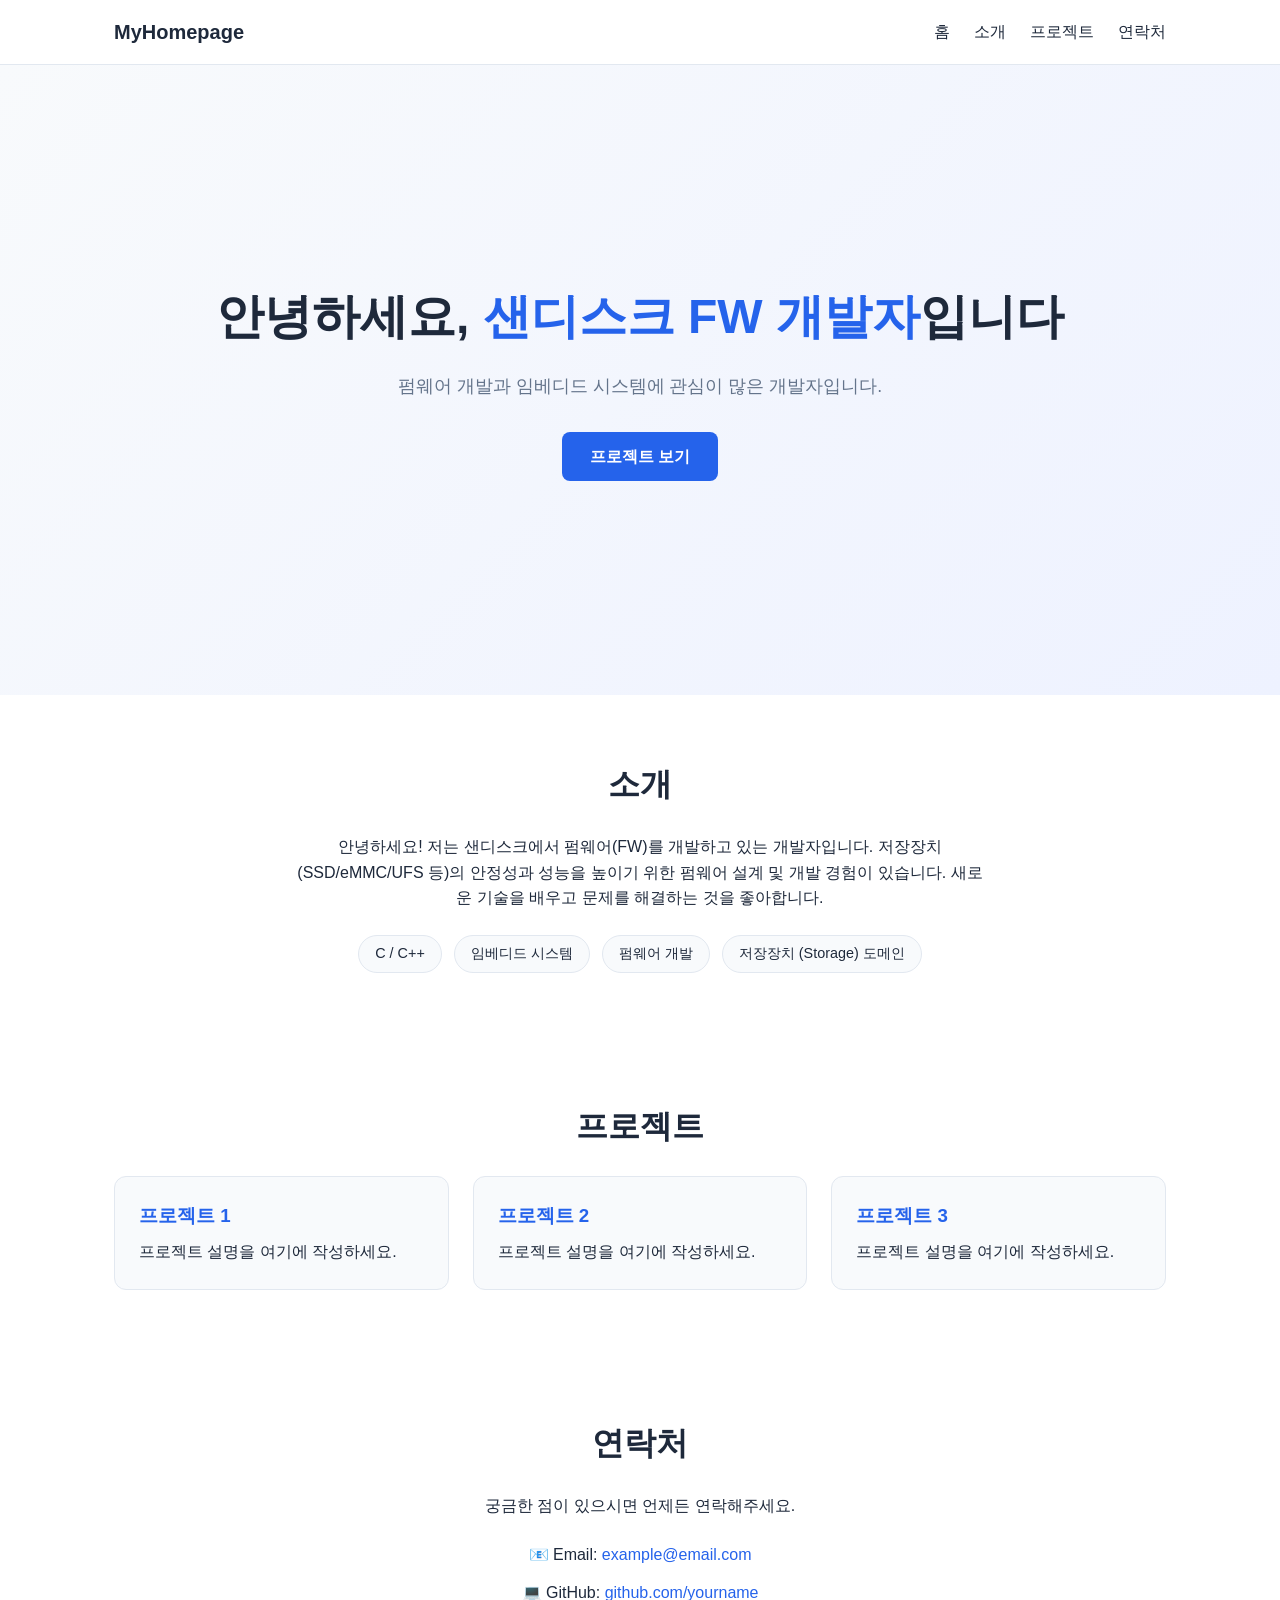
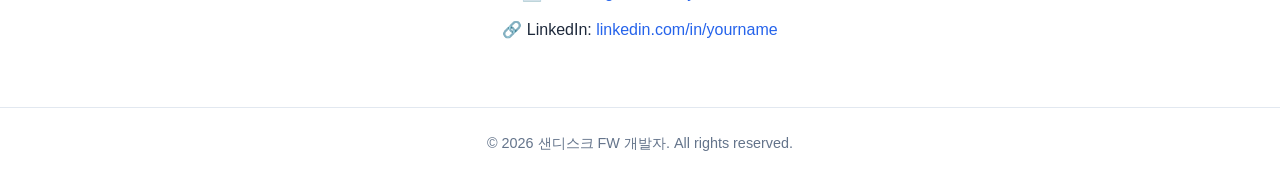
==== index.html @ 04752d1f "feat: 자기소개/포트폴리오/연락처 정적 홈페이지 초안 추가 Co-authored-by: Copilot <223556219+Copilot@users.noreply.github.c" ====
<!DOCTYPE html>
<html lang="ko">
<head>
  <meta charset="UTF-8" />
  <meta name="viewport" content="width=device-width, initial-scale=1.0" />
  <title>샌디스크 FW 개발자 | 나만의 홈페이지</title>
  <link rel="stylesheet" href="css/style.css" />
</head>
<body>
  <header class="header">
    <nav class="navbar">
      <a href="#home" class="logo">MyHomepage</a>
      <ul class="nav-links">
        <li><a href="#home">홈</a></li>
        <li><a href="#about">소개</a></li>
        <li><a href="#projects">프로젝트</a></li>
        <li><a href="#contact">연락처</a></li>
      </ul>
      <button class="menu-toggle" aria-label="메뉴 열기">☰</button>
    </nav>
  </header>

  <main>
    <section id="home" class="hero">
      <div class="hero-content">
        <h1>안녕하세요, <span class="highlight">샌디스크 FW 개발자</span>입니다</h1>
        <p>펌웨어 개발과 임베디드 시스템에 관심이 많은 개발자입니다.</p>
        <a href="#projects" class="btn">프로젝트 보기</a>
      </div>
    </section>

    <section id="about" class="section">
      <h2>소개</h2>
      <div class="about-content">
        <p>
          안녕하세요! 저는 샌디스크에서 펌웨어(FW)를 개발하고 있는 개발자입니다.
          저장장치(SSD/eMMC/UFS 등)의 안정성과 성능을 높이기 위한 펌웨어 설계 및 개발 경험이 있습니다.
          새로운 기술을 배우고 문제를 해결하는 것을 좋아합니다.
        </p>
        <ul class="skills">
          <li>C / C++</li>
          <li>임베디드 시스템</li>
          <li>펌웨어 개발</li>
          <li>저장장치 (Storage) 도메인</li>
        </ul>
      </div>
    </section>

    <section id="projects" class="section">
      <h2>프로젝트</h2>
      <div class="project-grid">
        <div class="project-card">
          <h3>프로젝트 1</h3>
          <p>프로젝트 설명을 여기에 작성하세요.</p>
        </div>
        <div class="project-card">
          <h3>프로젝트 2</h3>
          <p>프로젝트 설명을 여기에 작성하세요.</p>
        </div>
        <div class="project-card">
          <h3>프로젝트 3</h3>
          <p>프로젝트 설명을 여기에 작성하세요.</p>
        </div>
      </div>
    </section>

    <section id="contact" class="section">
      <h2>연락처</h2>
      <div class="contact-content">
        <p>궁금한 점이 있으시면 언제든 연락해주세요.</p>
        <ul class="contact-list">
          <li>📧 Email: <a href="mailto:example@email.com">example@email.com</a></li>
          <li>💻 GitHub: <a href="https://github.com/" target="_blank" rel="noopener">github.com/yourname</a></li>
          <li>🔗 LinkedIn: <a href="https://linkedin.com/" target="_blank" rel="noopener">linkedin.com/in/yourname</a></li>
        </ul>
      </div>
    </section>
  </main>

  <footer class="footer">
    <p>&copy; 2026 샌디스크 FW 개발자. All rights reserved.</p>
  </footer>

  <script src="js/main.js"></script>
</body>
</html>
---- css/style.css ----
:root {
  --color-primary: #2563eb;
  --color-primary-dark: #1e40af;
  --color-bg: #ffffff;
  --color-bg-alt: #f8fafc;
  --color-text: #1e293b;
  --color-text-light: #64748b;
  --max-width: 1100px;
}

* {
  margin: 0;
  padding: 0;
  box-sizing: border-box;
}

body {
  font-family: "Segoe UI", "Malgun Gothic", -apple-system, sans-serif;
  color: var(--color-text);
  background: var(--color-bg);
  line-height: 1.6;
}

a {
  text-decoration: none;
  color: var(--color-primary);
}

ul {
  list-style: none;
}

/* Header / Nav */
.header {
  position: sticky;
  top: 0;
  background: rgba(255, 255, 255, 0.95);
  backdrop-filter: blur(6px);
  border-bottom: 1px solid #e2e8f0;
  z-index: 100;
}

.navbar {
  max-width: var(--max-width);
  margin: 0 auto;
  display: flex;
  align-items: center;
  justify-content: space-between;
  padding: 1rem 1.5rem;
}

.logo {
  font-weight: 700;
  font-size: 1.25rem;
  color: var(--color-text);
}

.nav-links {
  display: flex;
  gap: 1.5rem;
}

.nav-links a {
  color: var(--color-text);
  font-weight: 500;
  transition: color 0.2s;
}

.nav-links a:hover {
  color: var(--color-primary);
}

.menu-toggle {
  display: none;
  background: none;
  border: none;
  font-size: 1.5rem;
  cursor: pointer;
}

/* Hero */
.hero {
  min-height: 70vh;
  display: flex;
  align-items: center;
  justify-content: center;
  text-align: center;
  padding: 3rem 1.5rem;
  background: linear-gradient(135deg, var(--color-bg-alt), #eef2ff);
}

.hero-content h1 {
  font-size: clamp(1.8rem, 5vw, 3rem);
  margin-bottom: 1rem;
}

.highlight {
  color: var(--color-primary);
}

.hero-content p {
  color: var(--color-text-light);
  font-size: 1.1rem;
  margin-bottom: 2rem;
}

.btn {
  display: inline-block;
  background: var(--color-primary);
  color: #fff;
  padding: 0.75rem 1.75rem;
  border-radius: 8px;
  font-weight: 600;
  transition: background 0.2s, transform 0.2s;
}

.btn:hover {
  background: var(--color-primary-dark);
  transform: translateY(-2px);
}

/* Sections */
.section {
  max-width: var(--max-width);
  margin: 0 auto;
  padding: 4rem 1.5rem;
}

.section h2 {
  font-size: 2rem;
  margin-bottom: 1.5rem;
  text-align: center;
}

.about-content {
  max-width: 700px;
  margin: 0 auto;
  text-align: center;
}

.skills {
  display: flex;
  flex-wrap: wrap;
  justify-content: center;
  gap: 0.75rem;
  margin-top: 1.5rem;
}

.skills li {
  background: var(--color-bg-alt);
  border: 1px solid #e2e8f0;
  padding: 0.4rem 1rem;
  border-radius: 999px;
  font-size: 0.9rem;
}

.project-grid {
  display: grid;
  grid-template-columns: repeat(auto-fit, minmax(250px, 1fr));
  gap: 1.5rem;
}

.project-card {
  background: var(--color-bg-alt);
  border: 1px solid #e2e8f0;
  border-radius: 12px;
  padding: 1.5rem;
  transition: transform 0.2s, box-shadow 0.2s;
}

.project-card:hover {
  transform: translateY(-4px);
  box-shadow: 0 10px 20px rgba(0, 0, 0, 0.08);
}

.project-card h3 {
  margin-bottom: 0.5rem;
  color: var(--color-primary);
}

.contact-content {
  text-align: center;
}

.contact-list {
  margin-top: 1.5rem;
  display: flex;
  flex-direction: column;
  gap: 0.75rem;
  align-items: center;
}

/* Footer */
.footer {
  text-align: center;
  padding: 1.5rem;
  color: var(--color-text-light);
  border-top: 1px solid #e2e8f0;
  font-size: 0.9rem;
}

/* Responsive */
@media (max-width: 640px) {
  .menu-toggle {
    display: block;
  }

  .nav-links {
    position: absolute;
    top: 100%;
    left: 0;
    right: 0;
    background: #fff;
    flex-direction: column;
    padding: 1rem 1.5rem;
    display: none;
    border-bottom: 1px solid #e2e8f0;
  }

  .nav-links.open {
    display: flex;
  }
}
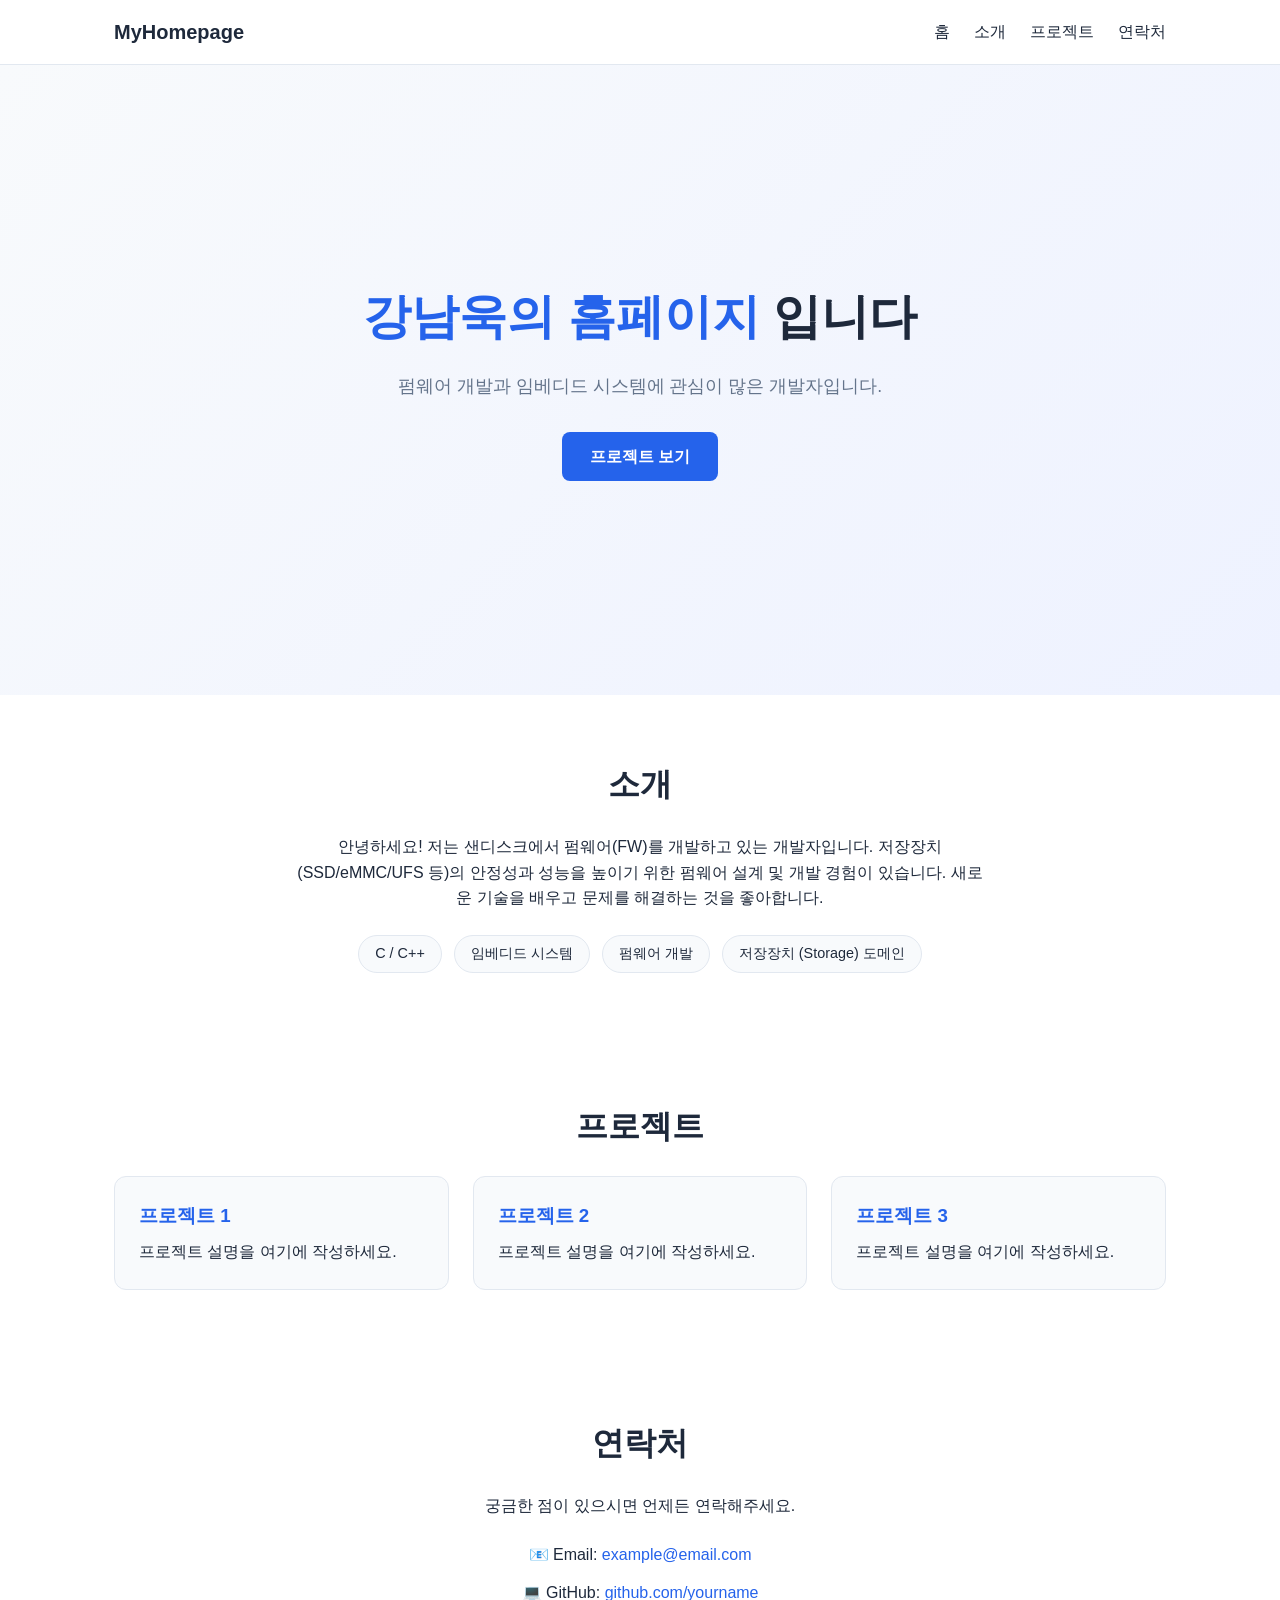
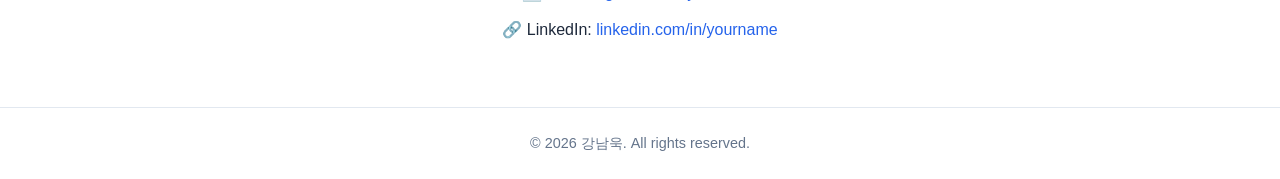
==== commit bd14ab2b: "chore: 대문/footer 문구를 강남욱의 홈페이지로 변경 Co-authored-by: Copilot <223556219+Copilot@users.noreply.github.c" ====
--- a/index.html
+++ b/index.html
@@ -3,7 +3,7 @@
 <head>
   <meta charset="UTF-8" />
   <meta name="viewport" content="width=device-width, initial-scale=1.0" />
-  <title>샌디스크 FW 개발자 | 나만의 홈페이지</title>
+  <title>강남욱의 홈페이지 입니다</title>
   <link rel="stylesheet" href="css/style.css" />
 </head>
 <body>
@@ -23,7 +23,7 @@
   <main>
     <section id="home" class="hero">
       <div class="hero-content">
-        <h1>안녕하세요, <span class="highlight">샌디스크 FW 개발자</span>입니다</h1>
+        <h1><span class="highlight">강남욱의 홈페이지</span> 입니다</h1>
         <p>펌웨어 개발과 임베디드 시스템에 관심이 많은 개발자입니다.</p>
         <a href="#projects" class="btn">프로젝트 보기</a>
       </div>
@@ -78,7 +78,7 @@
   </main>
 
   <footer class="footer">
-    <p>&copy; 2026 샌디스크 FW 개발자. All rights reserved.</p>
+    <p>&copy; 2026 강남욱. All rights reserved.</p>
   </footer>
 
   <script src="js/main.js"></script>
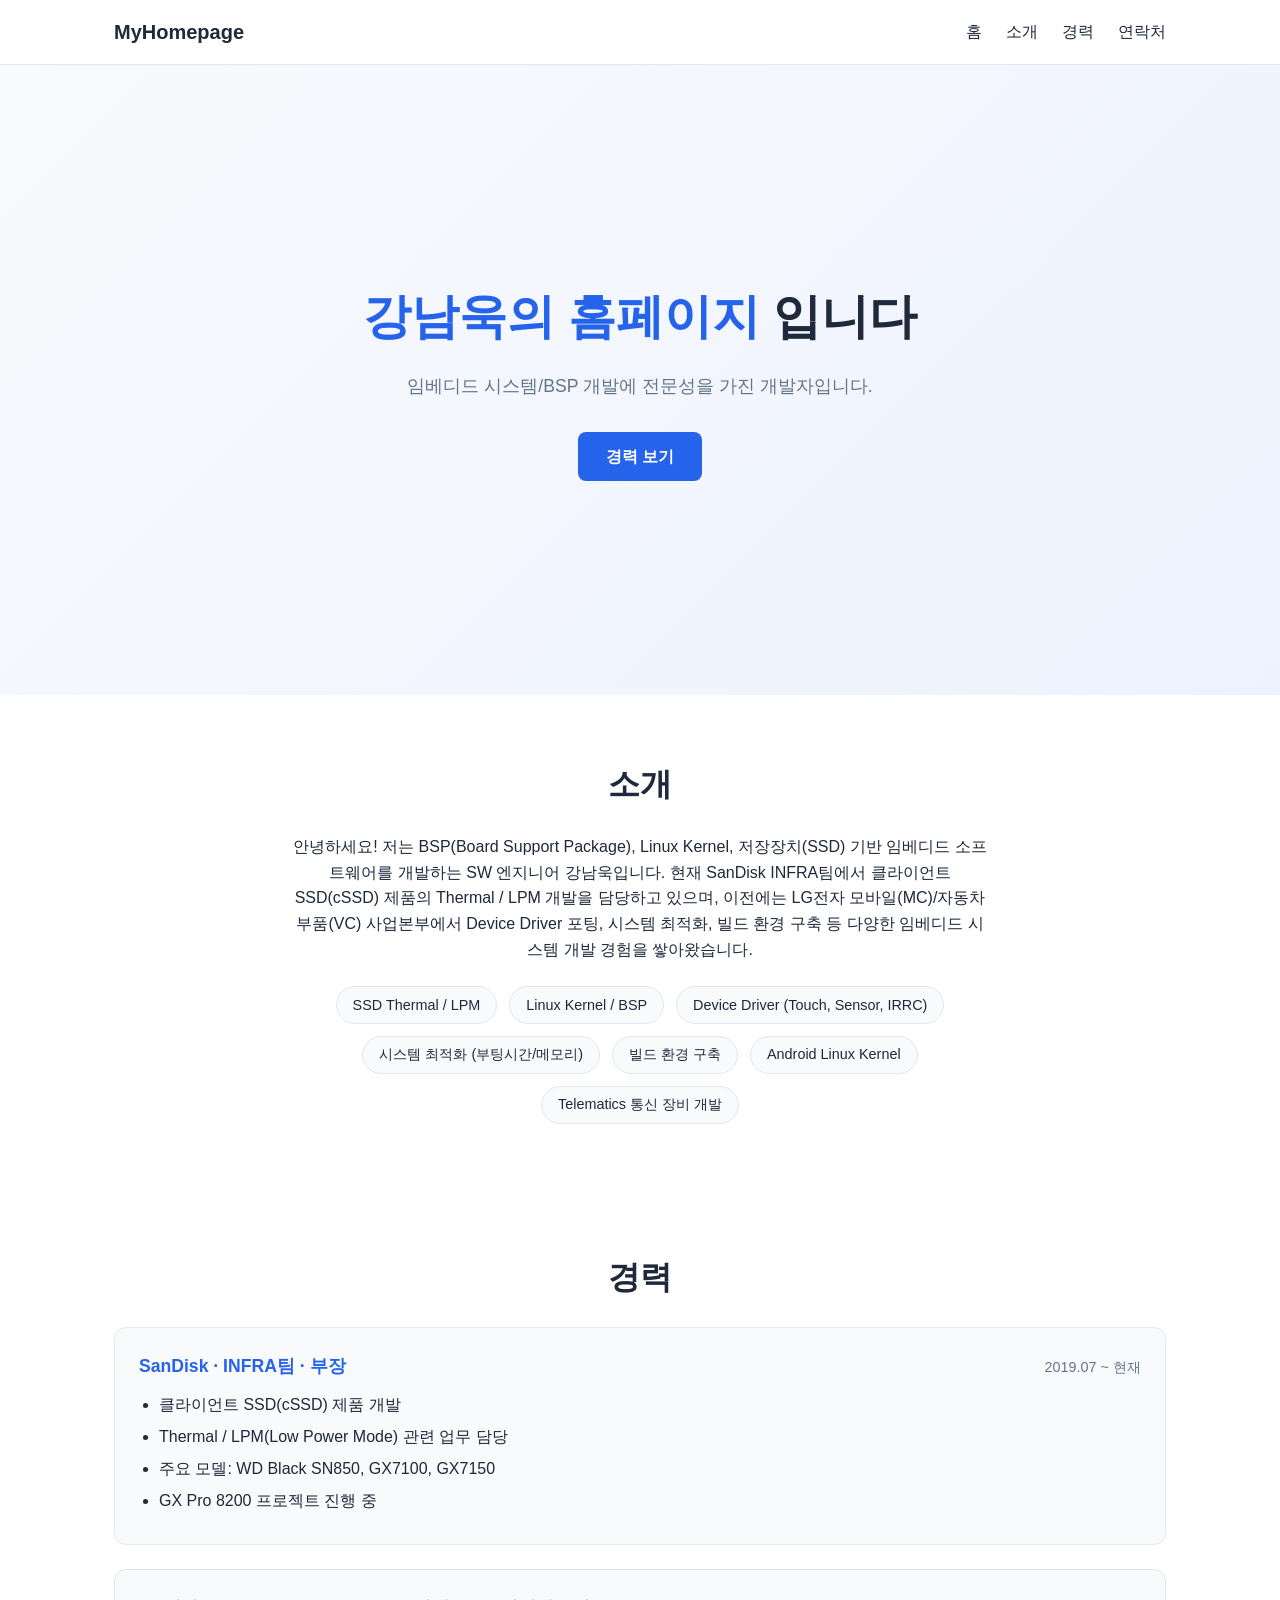
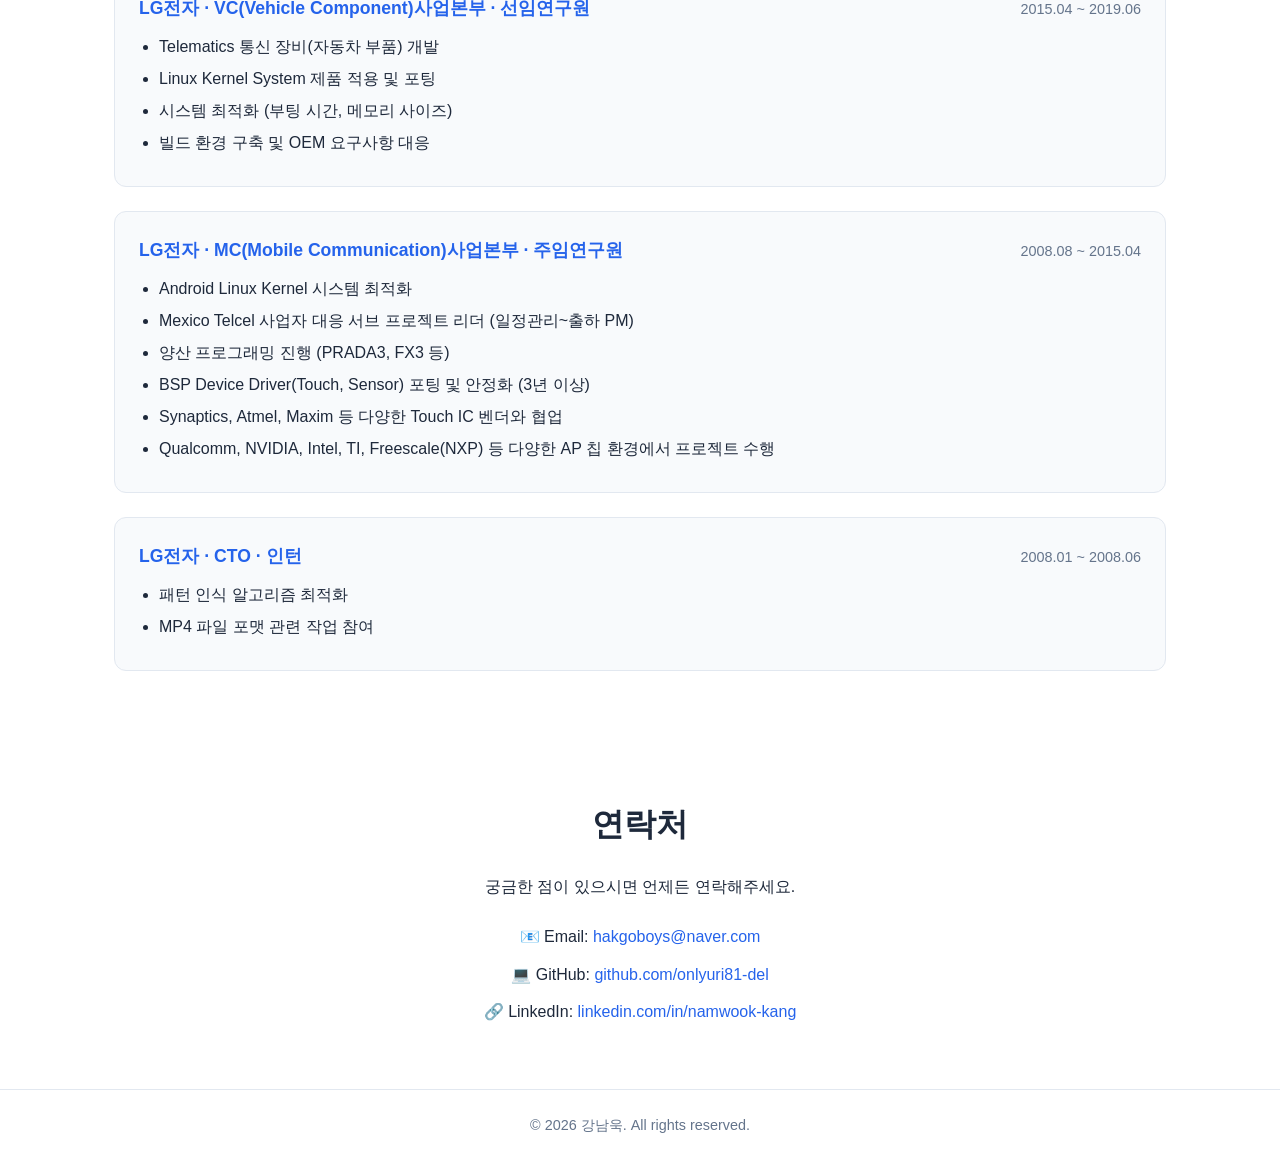
==== commit 496a0177: "feat: 이력서 기반 경력/소개/연락처 내용 반영 Co-authored-by: Copilot <223556219+Copilot@users.noreply.github.com>" ====
--- a/index.html
+++ b/index.html
@@ -13,7 +13,7 @@
       <ul class="nav-links">
         <li><a href="#home">홈</a></li>
         <li><a href="#about">소개</a></li>
-        <li><a href="#projects">프로젝트</a></li>
+        <li><a href="#career">경력</a></li>
         <li><a href="#contact">연락처</a></li>
       </ul>
       <button class="menu-toggle" aria-label="메뉴 열기">☰</button>
@@ -24,8 +24,8 @@
     <section id="home" class="hero">
       <div class="hero-content">
         <h1><span class="highlight">강남욱의 홈페이지</span> 입니다</h1>
-        <p>펌웨어 개발과 임베디드 시스템에 관심이 많은 개발자입니다.</p>
-        <a href="#projects" class="btn">프로젝트 보기</a>
+        <p>임베디드 시스템/BSP 개발에 전문성을 가진 개발자입니다.</p>
+        <a href="#career" class="btn">경력 보기</a>
       </div>
     </section>
 
@@ -33,33 +33,73 @@
       <h2>소개</h2>
       <div class="about-content">
         <p>
-          안녕하세요! 저는 샌디스크에서 펌웨어(FW)를 개발하고 있는 개발자입니다.
-          저장장치(SSD/eMMC/UFS 등)의 안정성과 성능을 높이기 위한 펌웨어 설계 및 개발 경험이 있습니다.
-          새로운 기술을 배우고 문제를 해결하는 것을 좋아합니다.
+          안녕하세요! 저는 BSP(Board Support Package), Linux Kernel, 저장장치(SSD) 기반 임베디드 소프트웨어를 개발하는
+          SW 엔지니어 강남욱입니다. 현재 SanDisk INFRA팀에서 클라이언트 SSD(cSSD) 제품의 Thermal / LPM 개발을 담당하고 있으며,
+          이전에는 LG전자 모바일(MC)/자동차부품(VC) 사업본부에서 Device Driver 포팅, 시스템 최적화, 빌드 환경 구축 등
+          다양한 임베디드 시스템 개발 경험을 쌓아왔습니다.
         </p>
         <ul class="skills">
-          <li>C / C++</li>
-          <li>임베디드 시스템</li>
-          <li>펌웨어 개발</li>
-          <li>저장장치 (Storage) 도메인</li>
+          <li>SSD Thermal / LPM</li>
+          <li>Linux Kernel / BSP</li>
+          <li>Device Driver (Touch, Sensor, IRRC)</li>
+          <li>시스템 최적화 (부팅시간/메모리)</li>
+          <li>빌드 환경 구축</li>
+          <li>Android Linux Kernel</li>
+          <li>Telematics 통신 장비 개발</li>
         </ul>
       </div>
     </section>
 
-    <section id="projects" class="section">
-      <h2>프로젝트</h2>
-      <div class="project-grid">
-        <div class="project-card">
-          <h3>프로젝트 1</h3>
-          <p>프로젝트 설명을 여기에 작성하세요.</p>
+    <section id="career" class="section">
+      <h2>경력</h2>
+      <div class="career-list">
+        <div class="career-item">
+          <div class="career-header">
+            <h3>SanDisk · INFRA팀 · 부장</h3>
+            <span class="career-period">2019.07 ~ 현재</span>
+          </div>
+          <ul>
+            <li>클라이언트 SSD(cSSD) 제품 개발</li>
+            <li>Thermal / LPM(Low Power Mode) 관련 업무 담당</li>
+            <li>주요 모델: WD Black SN850, GX7100, GX7150</li>
+            <li>GX Pro 8200 프로젝트 진행 중</li>
+          </ul>
         </div>
-        <div class="project-card">
-          <h3>프로젝트 2</h3>
-          <p>프로젝트 설명을 여기에 작성하세요.</p>
+        <div class="career-item">
+          <div class="career-header">
+            <h3>LG전자 · VC(Vehicle Component)사업본부 · 선임연구원</h3>
+            <span class="career-period">2015.04 ~ 2019.06</span>
+          </div>
+          <ul>
+            <li>Telematics 통신 장비(자동차 부품) 개발</li>
+            <li>Linux Kernel System 제품 적용 및 포팅</li>
+            <li>시스템 최적화 (부팅 시간, 메모리 사이즈)</li>
+            <li>빌드 환경 구축 및 OEM 요구사항 대응</li>
+          </ul>
         </div>
-        <div class="project-card">
-          <h3>프로젝트 3</h3>
-          <p>프로젝트 설명을 여기에 작성하세요.</p>
+        <div class="career-item">
+          <div class="career-header">
+            <h3>LG전자 · MC(Mobile Communication)사업본부 · 주임연구원</h3>
+            <span class="career-period">2008.08 ~ 2015.04</span>
+          </div>
+          <ul>
+            <li>Android Linux Kernel 시스템 최적화</li>
+            <li>Mexico Telcel 사업자 대응 서브 프로젝트 리더 (일정관리~출하 PM)</li>
+            <li>양산 프로그래밍 진행 (PRADA3, FX3 등)</li>
+            <li>BSP Device Driver(Touch, Sensor) 포팅 및 안정화 (3년 이상)</li>
+            <li>Synaptics, Atmel, Maxim 등 다양한 Touch IC 벤더와 협업</li>
+            <li>Qualcomm, NVIDIA, Intel, TI, Freescale(NXP) 등 다양한 AP 칩 환경에서 프로젝트 수행</li>
+          </ul>
+        </div>
+        <div class="career-item">
+          <div class="career-header">
+            <h3>LG전자 · CTO · 인턴</h3>
+            <span class="career-period">2008.01 ~ 2008.06</span>
+          </div>
+          <ul>
+            <li>패턴 인식 알고리즘 최적화</li>
+            <li>MP4 파일 포맷 관련 작업 참여</li>
+          </ul>
         </div>
       </div>
     </section>
@@ -69,9 +109,9 @@
       <div class="contact-content">
         <p>궁금한 점이 있으시면 언제든 연락해주세요.</p>
         <ul class="contact-list">
-          <li>📧 Email: <a href="mailto:example@email.com">example@email.com</a></li>
-          <li>💻 GitHub: <a href="https://github.com/" target="_blank" rel="noopener">github.com/yourname</a></li>
-          <li>🔗 LinkedIn: <a href="https://linkedin.com/" target="_blank" rel="noopener">linkedin.com/in/yourname</a></li>
+          <li>📧 Email: <a href="mailto:hakgoboys@naver.com">hakgoboys@naver.com</a></li>
+          <li>💻 GitHub: <a href="https://github.com/onlyuri81-del" target="_blank" rel="noopener">github.com/onlyuri81-del</a></li>
+          <li>🔗 LinkedIn: <a href="https://www.linkedin.com/in/namwook-kang-7540b5113/" target="_blank" rel="noopener">linkedin.com/in/namwook-kang</a></li>
         </ul>
       </div>
     </section>
--- a/css/style.css
+++ b/css/style.css
@@ -178,11 +178,52 @@
   color: var(--color-primary);
 }
 
+/* Career */
+.career-list {
+  display: flex;
+  flex-direction: column;
+  gap: 1.5rem;
+}
+
+.career-item {
+  background: var(--color-bg-alt);
+  border: 1px solid #e2e8f0;
+  border-radius: 12px;
+  padding: 1.5rem;
+}
+
+.career-header {
+  display: flex;
+  flex-wrap: wrap;
+  justify-content: space-between;
+  align-items: baseline;
+  gap: 0.5rem;
+  margin-bottom: 0.75rem;
+}
+
+.career-header h3 {
+  color: var(--color-primary);
+  font-size: 1.1rem;
+}
+
+.career-period {
+  color: var(--color-text-light);
+  font-size: 0.9rem;
+  white-space: nowrap;
+}
+
+.career-item ul {
+  padding-left: 1.25rem;
+  list-style: disc;
+}
+
+.career-item li {
+  margin-bottom: 0.4rem;
+}
+
 .contact-content {
   text-align: center;
-}
-
-.contact-list {
+}.contact-list {
   margin-top: 1.5rem;
   display: flex;
   flex-direction: column;
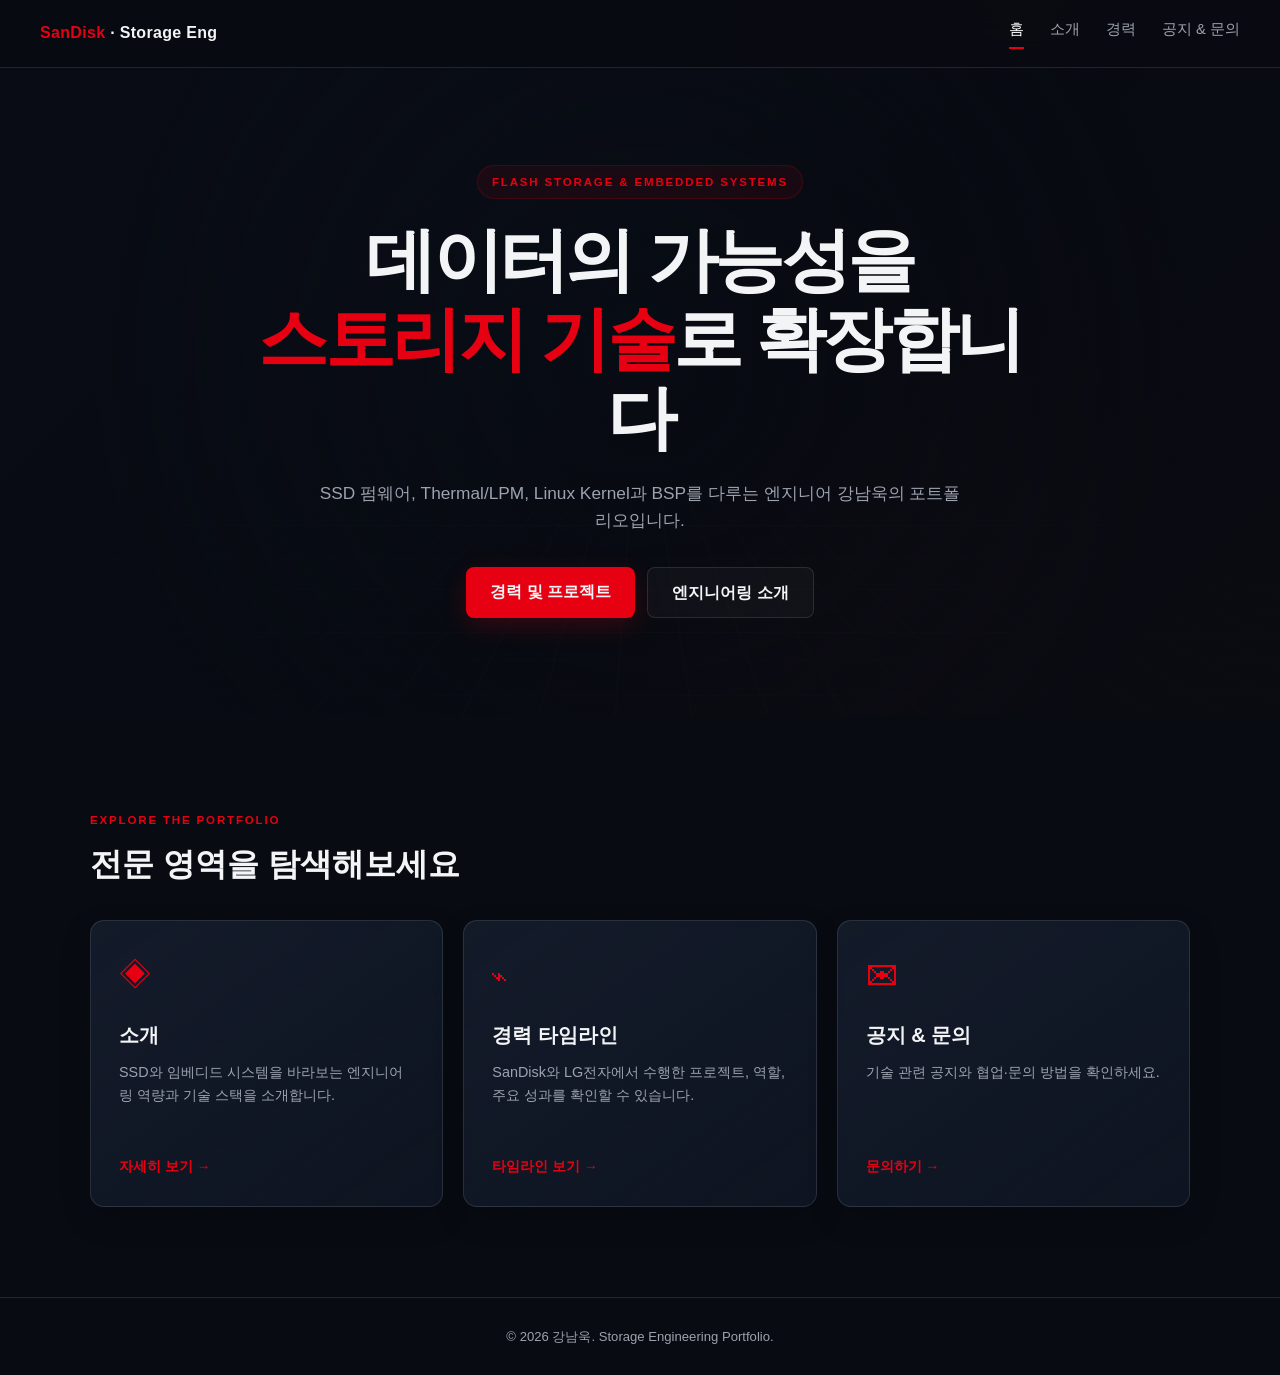
==== commit b338cc85: "feat: SSD 테마 멀티 페이지 포트폴리오로 개편 Co-authored-by: Copilot <223556219+Copilot@users.noreply.github.com>" ====
--- a/index.html
+++ b/index.html
@@ -3,124 +3,66 @@
 <head>
   <meta charset="UTF-8" />
   <meta name="viewport" content="width=device-width, initial-scale=1.0" />
-  <title>강남욱의 홈페이지 입니다</title>
+  <meta name="description" content="강남욱의 SSD, 펌웨어 및 임베디드 소프트웨어 엔지니어링 포트폴리오" />
+  <title>강남욱 | Storage Engineering Portfolio</title>
   <link rel="stylesheet" href="css/style.css" />
 </head>
-<body>
-  <header class="header">
-    <nav class="navbar">
-      <a href="#home" class="logo">MyHomepage</a>
-      <ul class="nav-links">
-        <li><a href="#home">홈</a></li>
-        <li><a href="#about">소개</a></li>
-        <li><a href="#career">경력</a></li>
-        <li><a href="#contact">연락처</a></li>
-      </ul>
-      <button class="menu-toggle" aria-label="메뉴 열기">☰</button>
+<body class="tech-theme">
+  <header class="navbar">
+    <a class="logo" href="index.html"><span class="brand-accent">SanDisk</span> · Storage Eng</a>
+    <button class="menu-toggle" aria-label="메뉴 열기">☰</button>
+    <nav class="nav-links">
+      <a class="active" href="index.html">홈</a>
+      <a href="about.html">소개</a>
+      <a href="career.html">경력</a>
+      <a href="board.html">공지 &amp; 문의</a>
     </nav>
   </header>
 
   <main>
-    <section id="home" class="hero">
+    <section class="hero-section">
+      <div class="hero-grid"></div>
+      <div class="hero-overlay"></div>
       <div class="hero-content">
-        <h1><span class="highlight">강남욱의 홈페이지</span> 입니다</h1>
-        <p>임베디드 시스템/BSP 개발에 전문성을 가진 개발자입니다.</p>
-        <a href="#career" class="btn">경력 보기</a>
-      </div>
-    </section>
-
-    <section id="about" class="section">
-      <h2>소개</h2>
-      <div class="about-content">
-        <p>
-          안녕하세요! 저는 BSP(Board Support Package), Linux Kernel, 저장장치(SSD) 기반 임베디드 소프트웨어를 개발하는
-          SW 엔지니어 강남욱입니다. 현재 SanDisk INFRA팀에서 클라이언트 SSD(cSSD) 제품의 Thermal / LPM 개발을 담당하고 있으며,
-          이전에는 LG전자 모바일(MC)/자동차부품(VC) 사업본부에서 Device Driver 포팅, 시스템 최적화, 빌드 환경 구축 등
-          다양한 임베디드 시스템 개발 경험을 쌓아왔습니다.
-        </p>
-        <ul class="skills">
-          <li>SSD Thermal / LPM</li>
-          <li>Linux Kernel / BSP</li>
-          <li>Device Driver (Touch, Sensor, IRRC)</li>
-          <li>시스템 최적화 (부팅시간/메모리)</li>
-          <li>빌드 환경 구축</li>
-          <li>Android Linux Kernel</li>
-          <li>Telematics 통신 장비 개발</li>
-        </ul>
-      </div>
-    </section>
-
-    <section id="career" class="section">
-      <h2>경력</h2>
-      <div class="career-list">
-        <div class="career-item">
-          <div class="career-header">
-            <h3>SanDisk · INFRA팀 · 부장</h3>
-            <span class="career-period">2019.07 ~ 현재</span>
-          </div>
-          <ul>
-            <li>클라이언트 SSD(cSSD) 제품 개발</li>
-            <li>Thermal / LPM(Low Power Mode) 관련 업무 담당</li>
-            <li>주요 모델: WD Black SN850, GX7100, GX7150</li>
-            <li>GX Pro 8200 프로젝트 진행 중</li>
-          </ul>
-        </div>
-        <div class="career-item">
-          <div class="career-header">
-            <h3>LG전자 · VC(Vehicle Component)사업본부 · 선임연구원</h3>
-            <span class="career-period">2015.04 ~ 2019.06</span>
-          </div>
-          <ul>
-            <li>Telematics 통신 장비(자동차 부품) 개발</li>
-            <li>Linux Kernel System 제품 적용 및 포팅</li>
-            <li>시스템 최적화 (부팅 시간, 메모리 사이즈)</li>
-            <li>빌드 환경 구축 및 OEM 요구사항 대응</li>
-          </ul>
-        </div>
-        <div class="career-item">
-          <div class="career-header">
-            <h3>LG전자 · MC(Mobile Communication)사업본부 · 주임연구원</h3>
-            <span class="career-period">2008.08 ~ 2015.04</span>
-          </div>
-          <ul>
-            <li>Android Linux Kernel 시스템 최적화</li>
-            <li>Mexico Telcel 사업자 대응 서브 프로젝트 리더 (일정관리~출하 PM)</li>
-            <li>양산 프로그래밍 진행 (PRADA3, FX3 등)</li>
-            <li>BSP Device Driver(Touch, Sensor) 포팅 및 안정화 (3년 이상)</li>
-            <li>Synaptics, Atmel, Maxim 등 다양한 Touch IC 벤더와 협업</li>
-            <li>Qualcomm, NVIDIA, Intel, TI, Freescale(NXP) 등 다양한 AP 칩 환경에서 프로젝트 수행</li>
-          </ul>
-        </div>
-        <div class="career-item">
-          <div class="career-header">
-            <h3>LG전자 · CTO · 인턴</h3>
-            <span class="career-period">2008.01 ~ 2008.06</span>
-          </div>
-          <ul>
-            <li>패턴 인식 알고리즘 최적화</li>
-            <li>MP4 파일 포맷 관련 작업 참여</li>
-          </ul>
+        <span class="badge-tag">FLASH STORAGE &amp; EMBEDDED SYSTEMS</span>
+        <h1>데이터의 가능성을<br /><span class="brand-accent">스토리지 기술</span>로 확장합니다</h1>
+        <p>SSD 펌웨어, Thermal/LPM, Linux Kernel과 BSP를 다루는 엔지니어 강남욱의 포트폴리오입니다.</p>
+        <div class="hero-buttons">
+          <a href="career.html" class="btn btn-primary">경력 및 프로젝트</a>
+          <a href="about.html" class="btn btn-secondary">엔지니어링 소개</a>
         </div>
       </div>
     </section>
 
-    <section id="contact" class="section">
-      <h2>연락처</h2>
-      <div class="contact-content">
-        <p>궁금한 점이 있으시면 언제든 연락해주세요.</p>
-        <ul class="contact-list">
-          <li>📧 Email: <a href="mailto:hakgoboys@naver.com">hakgoboys@naver.com</a></li>
-          <li>💻 GitHub: <a href="https://github.com/onlyuri81-del" target="_blank" rel="noopener">github.com/onlyuri81-del</a></li>
-          <li>🔗 LinkedIn: <a href="https://www.linkedin.com/in/namwook-kang-7540b5113/" target="_blank" rel="noopener">linkedin.com/in/namwook-kang</a></li>
-        </ul>
+    <section class="portal-section">
+      <div class="container">
+        <span class="eyebrow">EXPLORE THE PORTFOLIO</span>
+        <h2>전문 영역을 탐색해보세요</h2>
+        <div class="portal-grid">
+          <a href="about.html" class="portal-card">
+            <span class="card-icon">◈</span>
+            <h3>소개</h3>
+            <p>SSD와 임베디드 시스템을 바라보는 엔지니어링 역량과 기술 스택을 소개합니다.</p>
+            <span class="link-arrow">자세히 보기 →</span>
+          </a>
+          <a href="career.html" class="portal-card">
+            <span class="card-icon">⌁</span>
+            <h3>경력 타임라인</h3>
+            <p>SanDisk와 LG전자에서 수행한 프로젝트, 역할, 주요 성과를 확인할 수 있습니다.</p>
+            <span class="link-arrow">타임라인 보기 →</span>
+          </a>
+          <a href="board.html" class="portal-card">
+            <span class="card-icon">✉</span>
+            <h3>공지 &amp; 문의</h3>
+            <p>기술 관련 공지와 협업·문의 방법을 확인하세요.</p>
+            <span class="link-arrow">문의하기 →</span>
+          </a>
+        </div>
       </div>
     </section>
   </main>
 
-  <footer class="footer">
-    <p>&copy; 2026 강남욱. All rights reserved.</p>
-  </footer>
-
+  <footer class="site-footer"><p>&copy; 2026 강남욱. Storage Engineering Portfolio.</p></footer>
   <script src="js/main.js"></script>
 </body>
 </html>
--- a/css/style.css
+++ b/css/style.css
@@ -1,264 +1,25 @@
-:root {
-  --color-primary: #2563eb;
-  --color-primary-dark: #1e40af;
-  --color-bg: #ffffff;
-  --color-bg-alt: #f8fafc;
-  --color-text: #1e293b;
-  --color-text-light: #64748b;
-  --max-width: 1100px;
-}
-
-* {
-  margin: 0;
-  padding: 0;
-  box-sizing: border-box;
-}
-
-body {
-  font-family: "Segoe UI", "Malgun Gothic", -apple-system, sans-serif;
-  color: var(--color-text);
-  background: var(--color-bg);
-  line-height: 1.6;
-}
-
-a {
-  text-decoration: none;
-  color: var(--color-primary);
-}
-
-ul {
-  list-style: none;
-}
-
-/* Header / Nav */
-.header {
-  position: sticky;
-  top: 0;
-  background: rgba(255, 255, 255, 0.95);
-  backdrop-filter: blur(6px);
-  border-bottom: 1px solid #e2e8f0;
-  z-index: 100;
-}
-
-.navbar {
-  max-width: var(--max-width);
-  margin: 0 auto;
-  display: flex;
-  align-items: center;
-  justify-content: space-between;
-  padding: 1rem 1.5rem;
-}
-
-.logo {
-  font-weight: 700;
-  font-size: 1.25rem;
-  color: var(--color-text);
-}
-
-.nav-links {
-  display: flex;
-  gap: 1.5rem;
-}
-
-.nav-links a {
-  color: var(--color-text);
-  font-weight: 500;
-  transition: color 0.2s;
-}
-
-.nav-links a:hover {
-  color: var(--color-primary);
-}
-
-.menu-toggle {
-  display: none;
-  background: none;
-  border: none;
-  font-size: 1.5rem;
-  cursor: pointer;
-}
-
-/* Hero */
-.hero {
-  min-height: 70vh;
-  display: flex;
-  align-items: center;
-  justify-content: center;
-  text-align: center;
-  padding: 3rem 1.5rem;
-  background: linear-gradient(135deg, var(--color-bg-alt), #eef2ff);
-}
-
-.hero-content h1 {
-  font-size: clamp(1.8rem, 5vw, 3rem);
-  margin-bottom: 1rem;
-}
-
-.highlight {
-  color: var(--color-primary);
-}
-
-.hero-content p {
-  color: var(--color-text-light);
-  font-size: 1.1rem;
-  margin-bottom: 2rem;
-}
-
-.btn {
-  display: inline-block;
-  background: var(--color-primary);
-  color: #fff;
-  padding: 0.75rem 1.75rem;
-  border-radius: 8px;
-  font-weight: 600;
-  transition: background 0.2s, transform 0.2s;
-}
-
-.btn:hover {
-  background: var(--color-primary-dark);
-  transform: translateY(-2px);
-}
-
-/* Sections */
-.section {
-  max-width: var(--max-width);
-  margin: 0 auto;
-  padding: 4rem 1.5rem;
-}
-
-.section h2 {
-  font-size: 2rem;
-  margin-bottom: 1.5rem;
-  text-align: center;
-}
-
-.about-content {
-  max-width: 700px;
-  margin: 0 auto;
-  text-align: center;
-}
-
-.skills {
-  display: flex;
-  flex-wrap: wrap;
-  justify-content: center;
-  gap: 0.75rem;
-  margin-top: 1.5rem;
-}
-
-.skills li {
-  background: var(--color-bg-alt);
-  border: 1px solid #e2e8f0;
-  padding: 0.4rem 1rem;
-  border-radius: 999px;
-  font-size: 0.9rem;
-}
-
-.project-grid {
-  display: grid;
-  grid-template-columns: repeat(auto-fit, minmax(250px, 1fr));
-  gap: 1.5rem;
-}
-
-.project-card {
-  background: var(--color-bg-alt);
-  border: 1px solid #e2e8f0;
-  border-radius: 12px;
-  padding: 1.5rem;
-  transition: transform 0.2s, box-shadow 0.2s;
-}
-
-.project-card:hover {
-  transform: translateY(-4px);
-  box-shadow: 0 10px 20px rgba(0, 0, 0, 0.08);
-}
-
-.project-card h3 {
-  margin-bottom: 0.5rem;
-  color: var(--color-primary);
-}
-
-/* Career */
-.career-list {
-  display: flex;
-  flex-direction: column;
-  gap: 1.5rem;
-}
-
-.career-item {
-  background: var(--color-bg-alt);
-  border: 1px solid #e2e8f0;
-  border-radius: 12px;
-  padding: 1.5rem;
-}
-
-.career-header {
-  display: flex;
-  flex-wrap: wrap;
-  justify-content: space-between;
-  align-items: baseline;
-  gap: 0.5rem;
-  margin-bottom: 0.75rem;
-}
-
-.career-header h3 {
-  color: var(--color-primary);
-  font-size: 1.1rem;
-}
-
-.career-period {
-  color: var(--color-text-light);
-  font-size: 0.9rem;
-  white-space: nowrap;
-}
-
-.career-item ul {
-  padding-left: 1.25rem;
-  list-style: disc;
-}
-
-.career-item li {
-  margin-bottom: 0.4rem;
-}
-
-.contact-content {
-  text-align: center;
-}.contact-list {
-  margin-top: 1.5rem;
-  display: flex;
-  flex-direction: column;
-  gap: 0.75rem;
-  align-items: center;
-}
-
-/* Footer */
-.footer {
-  text-align: center;
-  padding: 1.5rem;
-  color: var(--color-text-light);
-  border-top: 1px solid #e2e8f0;
-  font-size: 0.9rem;
-}
-
-/* Responsive */
-@media (max-width: 640px) {
-  .menu-toggle {
-    display: block;
-  }
-
-  .nav-links {
-    position: absolute;
-    top: 100%;
-    left: 0;
-    right: 0;
-    background: #fff;
-    flex-direction: column;
-    padding: 1rem 1.5rem;
-    display: none;
-    border-bottom: 1px solid #e2e8f0;
-  }
-
-  .nav-links.open {
-    display: flex;
-  }
-}
+:root{--bg:#080b12;--panel:#111827;--panel-soft:#151d2d;--red:#e60012;--red-soft:rgba(230,0,18,.2);--text:#f3f4f6;--muted:#9ca3af;--line:rgba(255,255,255,.11);--max:1100px}
+*{box-sizing:border-box;margin:0;padding:0}
+html{scroll-behavior:smooth}
+body{font-family:-apple-system,BlinkMacSystemFont,"Segoe UI","Malgun Gothic",sans-serif;background:var(--bg);color:var(--text);line-height:1.6}
+a{color:inherit;text-decoration:none}
+ul{list-style:none}
+.tech-theme{min-height:100vh;background:radial-gradient(circle at 80% 0%,rgba(230,0,18,.08),transparent 30%),var(--bg)}
+.navbar{position:sticky;top:0;z-index:100;display:flex;align-items:center;justify-content:space-between;padding:18px 40px;background:rgba(8,11,18,.88);backdrop-filter:blur(14px);border-bottom:1px solid var(--line)}
+.logo{font-weight:700;letter-spacing:.02em}.brand-accent{color:var(--red)}
+.nav-links{display:flex;gap:26px}.nav-links a{color:var(--muted);font-size:.92rem;transition:color .2s,border-color .2s}.nav-links a:hover,.nav-links a.active{color:#fff;border-bottom:2px solid var(--red);padding-bottom:5px}
+.menu-toggle{display:none;border:0;background:none;color:#fff;font-size:1.5rem}
+.hero-section{position:relative;display:flex;min-height:72vh;align-items:center;justify-content:center;overflow:hidden;padding:80px 20px;text-align:center;background:linear-gradient(135deg,#0b111d,#080b12 55%,#180b12)}
+.hero-grid{position:absolute;inset:0;opacity:.2;background-image:linear-gradient(rgba(255,255,255,.08) 1px,transparent 1px),linear-gradient(90deg,rgba(255,255,255,.08) 1px,transparent 1px);background-size:48px 48px;transform:perspective(500px) rotateX(55deg) scale(1.6);transform-origin:center bottom}
+.hero-overlay{position:absolute;inset:0;background:radial-gradient(circle at 50% 45%,transparent,rgba(8,11,18,.8) 75%)}
+.hero-content{position:relative;z-index:1;max-width:780px}.badge-tag,.eyebrow{display:inline-block;color:var(--red);font-size:.72rem;font-weight:800;letter-spacing:.16em}.badge-tag{padding:7px 14px;border:1px solid var(--red-soft);border-radius:999px;background:rgba(230,0,18,.08);margin-bottom:22px}
+.hero-content h1{font-size:clamp(2.2rem,6vw,4.4rem);line-height:1.12;letter-spacing:-.05em}.hero-content p{max-width:650px;margin:22px auto 32px;color:var(--muted);font-size:1.08rem}
+.hero-buttons{display:flex;justify-content:center;gap:12px;flex-wrap:wrap}.btn{display:inline-block;padding:12px 24px;border-radius:8px;font-weight:700;transition:transform .25s,background .25s,box-shadow .25s}.btn:hover{transform:translateY(-3px)}.btn-primary{background:var(--red);box-shadow:0 8px 24px var(--red-soft)}.btn-primary:hover{background:#c90010}.btn-secondary{border:1px solid var(--line);background:rgba(255,255,255,.03)}.btn-secondary:hover{background:rgba(255,255,255,.09)}
+.portal-section{padding:90px 20px}.container,.page-container{max-width:var(--max);margin:0 auto}.portal-section h2{margin-top:8px;font-size:2rem}.portal-grid{display:grid;grid-template-columns:repeat(3,1fr);gap:20px;margin-top:30px}.portal-card,.about-panel,.skill-grid>div,.notice-item,.contact-panel{border:1px solid var(--line);border-radius:14px;background:linear-gradient(145deg,rgba(21,29,45,.9),rgba(17,24,39,.7));box-shadow:0 12px 30px rgba(0,0,0,.18)}.portal-card{padding:28px;transition:transform .3s,border-color .3s,box-shadow .3s}.portal-card:hover{transform:translateY(-6px);border-color:var(--red);box-shadow:0 18px 36px rgba(0,0,0,.35)}.card-icon{display:block;margin-bottom:18px;color:var(--red);font-size:2rem}.portal-card h3{font-size:1.25rem}.portal-card p{min-height:72px;margin:10px 0 20px;color:var(--muted);font-size:.9rem}.link-arrow{color:var(--red);font-size:.86rem;font-weight:700}
+.page-container{padding:80px 20px}.page-heading{margin-bottom:50px}.page-heading h1{margin-top:10px;font-size:clamp(2.1rem,5vw,3.6rem);line-height:1.15;letter-spacing:-.05em}.page-heading p{margin-top:16px;color:var(--muted)}
+.about-panel{max-width:800px;padding:32px;font-size:1rem;color:var(--muted)}.about-panel .lead{margin-bottom:18px;color:#fff;font-size:1.2rem}.skill-section{margin-top:60px}.skill-grid{display:grid;grid-template-columns:repeat(4,1fr);gap:16px;margin-top:20px}.skill-grid>div{padding:22px}.skill-grid strong,.skill-grid span{display:block}.skill-grid strong{margin-bottom:7px;color:#fff}.skill-grid span{color:var(--muted);font-size:.85rem}
+.career-page{max-width:900px;margin:0 auto;padding:80px 20px}.career-heading{margin-bottom:55px}.timeline{position:relative;margin-left:15px;padding-left:38px;border-left:1px solid rgba(255,255,255,.16)}.timeline-item{position:relative;margin-bottom:38px}.timeline-item:last-child{margin-bottom:0}.timeline-dot{position:absolute;top:10px;left:-45px;width:13px;height:13px;border:2px solid #8b93a5;border-radius:50%;background:var(--bg);transition:all .25s}.timeline-item:hover .timeline-dot{border-color:var(--red);background:var(--red);box-shadow:0 0 0 6px var(--red-soft)}.timeline-dot--pulse{border-color:var(--red);animation:pulse 2.2s ease-out infinite}@keyframes pulse{0%{box-shadow:0 0 0 0 rgba(230,0,18,.55)}70%{box-shadow:0 0 0 12px rgba(230,0,18,0)}100%{box-shadow:0 0 0 0 rgba(230,0,18,0)}}
+.timeline-card{position:relative;overflow:hidden;padding:26px 28px;border:1px solid #e5e7eb;border-radius:14px;background:linear-gradient(145deg,#151d2d,#101622);box-shadow:0 8px 24px rgba(0,0,0,.2);transition:transform .25s,box-shadow .25s,border-color .25s}.timeline-card:hover{transform:translateY(-4px);border-color:var(--red);box-shadow:0 18px 34px rgba(230,0,18,.12)}.timeline-card:before{position:absolute;inset:0 auto 0 0;width:3px;content:"";background:var(--red)}.company-lg .timeline-card:before{background:#c02670}.card-header{display:flex;align-items:flex-start;justify-content:space-between;gap:16px}.company-heading{display:flex;align-items:center;gap:12px}.company-logo{display:grid;flex:0 0 44px;width:44px;height:44px;place-items:center;border-radius:10px;color:#fff;font-weight:800}.company-logo--sandisk{background:var(--red)}.company-logo--lg{background:#c02670;font-size:.85rem}.timeline-card h2{font-size:1.15rem}.timeline-card .company-heading span,.timeline-card time{color:var(--muted);font-size:.84rem}.timeline-card time{white-space:nowrap}.hero-metrics{display:grid;grid-template-columns:repeat(2,1fr);gap:10px;margin:20px 0}.metric{padding:12px 14px;border:1px solid rgba(255,255,255,.06);border-radius:9px;background:rgba(255,255,255,.035)}.metric strong,.metric span{display:block}.metric strong{color:var(--red);font-size:1.15rem}.company-lg .metric strong{color:#e05a9b}.metric span{color:var(--muted);font-size:.72rem}.timeline-card p{margin-bottom:14px;color:#d1d5db}.timeline-card ul{padding-left:18px;color:var(--muted);font-size:.9rem;list-style:disc}.timeline-card li{margin-bottom:5px}.timeline-card strong{color:#fff}.tech-stack{display:flex;flex-wrap:wrap;gap:8px;margin-top:18px}.tech-stack span{padding:5px 11px;border:1px solid rgba(255,255,255,.12);border-radius:999px;background:rgba(255,255,255,.04);color:#cbd5e1;font-size:.76rem}
+.board-layout{display:grid;grid-template-columns:1fr 1fr;gap:24px}.board-layout h2{margin-bottom:20px}.notice-item,.contact-panel{padding:24px;margin-bottom:14px}.notice-item>span{color:var(--red);font-size:.75rem;font-weight:800}.notice-item h3{margin:6px 0;color:#fff;font-size:1rem}.notice-item p,.contact-panel p{color:var(--muted);font-size:.9rem}.contact-panel .btn{margin-top:22px}.form-note{margin-top:18px;font-size:.78rem!important}
+.site-footer{padding:28px 20px;border-top:1px solid var(--line);color:var(--muted);font-size:.82rem;text-align:center}
+@media(max-width:768px){.navbar{padding:16px 20px}.menu-toggle{display:block}.nav-links{position:absolute;top:100%;left:0;right:0;display:none;flex-direction:column;gap:0;padding:10px 20px;background:#080b12;border-bottom:1px solid var(--line)}.nav-links.open{display:flex}.nav-links a{padding:10px 0}.portal-grid,.skill-grid,.board-layout{grid-template-columns:1fr}.portal-card p{min-height:0}.page-container,.career-page{padding-top:55px}.timeline{padding-left:22px}.timeline-dot{left:-29px}.timeline-card{padding:22px 20px}.card-header{flex-direction:column;gap:8px}.hero-metrics{grid-template-columns:1fr}.hero-content h1{font-size:2.5rem}}
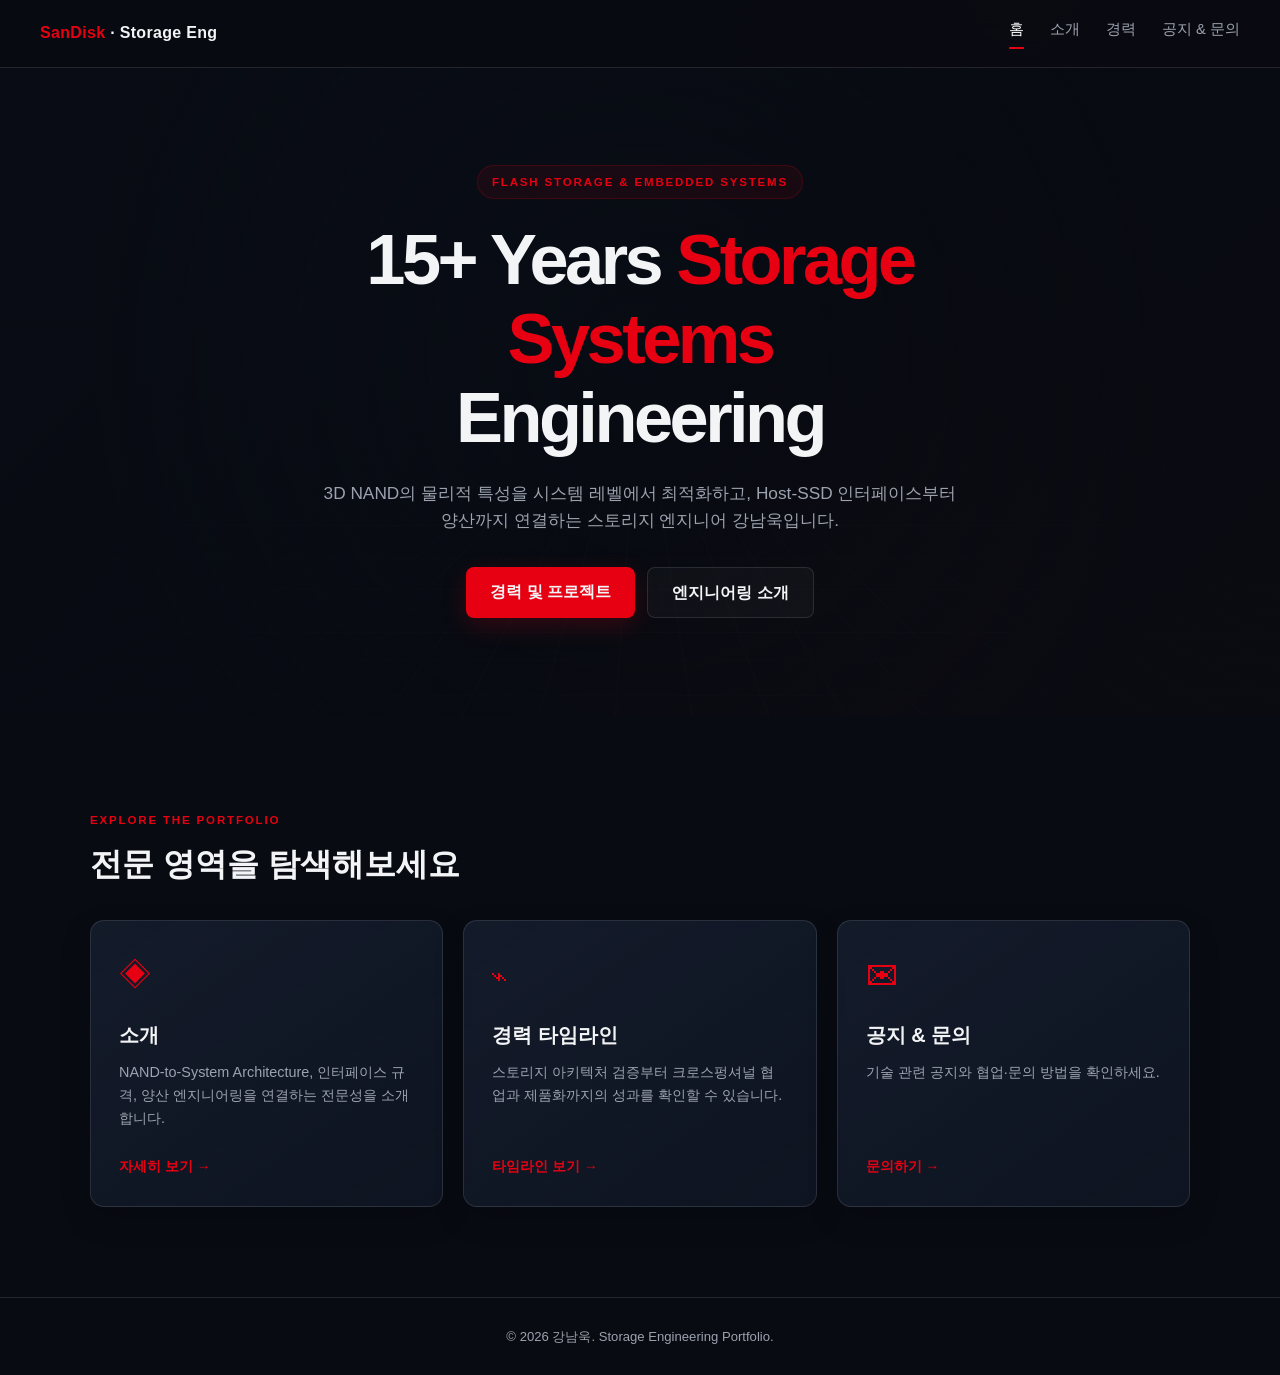
==== commit f79419eb: "feat: 스토리지 아키텍트 포지셔닝 강화 Co-authored-by: Copilot <223556219+Copilot@users.noreply.github.com>" ====
--- a/index.html
+++ b/index.html
@@ -25,8 +25,8 @@
       <div class="hero-overlay"></div>
       <div class="hero-content">
         <span class="badge-tag">FLASH STORAGE &amp; EMBEDDED SYSTEMS</span>
-        <h1>데이터의 가능성을<br /><span class="brand-accent">스토리지 기술</span>로 확장합니다</h1>
-        <p>SSD 펌웨어, Thermal/LPM, Linux Kernel과 BSP를 다루는 엔지니어 강남욱의 포트폴리오입니다.</p>
+        <h1>15+ Years <span class="brand-accent">Storage Systems</span><br />Engineering</h1>
+        <p>3D NAND의 물리적 특성을 시스템 레벨에서 최적화하고, Host-SSD 인터페이스부터 양산까지 연결하는 스토리지 엔지니어 강남욱입니다.</p>
         <div class="hero-buttons">
           <a href="career.html" class="btn btn-primary">경력 및 프로젝트</a>
           <a href="about.html" class="btn btn-secondary">엔지니어링 소개</a>
@@ -42,13 +42,13 @@
           <a href="about.html" class="portal-card">
             <span class="card-icon">◈</span>
             <h3>소개</h3>
-            <p>SSD와 임베디드 시스템을 바라보는 엔지니어링 역량과 기술 스택을 소개합니다.</p>
+            <p>NAND-to-System Architecture, 인터페이스 규격, 양산 엔지니어링을 연결하는 전문성을 소개합니다.</p>
             <span class="link-arrow">자세히 보기 →</span>
           </a>
           <a href="career.html" class="portal-card">
             <span class="card-icon">⌁</span>
             <h3>경력 타임라인</h3>
-            <p>SanDisk와 LG전자에서 수행한 프로젝트, 역할, 주요 성과를 확인할 수 있습니다.</p>
+            <p>스토리지 아키텍처 검증부터 크로스펑셔널 협업과 제품화까지의 성과를 확인할 수 있습니다.</p>
             <span class="link-arrow">타임라인 보기 →</span>
           </a>
           <a href="board.html" class="portal-card">
--- a/css/style.css
+++ b/css/style.css
@@ -18,8 +18,8 @@
 .portal-section{padding:90px 20px}.container,.page-container{max-width:var(--max);margin:0 auto}.portal-section h2{margin-top:8px;font-size:2rem}.portal-grid{display:grid;grid-template-columns:repeat(3,1fr);gap:20px;margin-top:30px}.portal-card,.about-panel,.skill-grid>div,.notice-item,.contact-panel{border:1px solid var(--line);border-radius:14px;background:linear-gradient(145deg,rgba(21,29,45,.9),rgba(17,24,39,.7));box-shadow:0 12px 30px rgba(0,0,0,.18)}.portal-card{padding:28px;transition:transform .3s,border-color .3s,box-shadow .3s}.portal-card:hover{transform:translateY(-6px);border-color:var(--red);box-shadow:0 18px 36px rgba(0,0,0,.35)}.card-icon{display:block;margin-bottom:18px;color:var(--red);font-size:2rem}.portal-card h3{font-size:1.25rem}.portal-card p{min-height:72px;margin:10px 0 20px;color:var(--muted);font-size:.9rem}.link-arrow{color:var(--red);font-size:.86rem;font-weight:700}
 .page-container{padding:80px 20px}.page-heading{margin-bottom:50px}.page-heading h1{margin-top:10px;font-size:clamp(2.1rem,5vw,3.6rem);line-height:1.15;letter-spacing:-.05em}.page-heading p{margin-top:16px;color:var(--muted)}
 .about-panel{max-width:800px;padding:32px;font-size:1rem;color:var(--muted)}.about-panel .lead{margin-bottom:18px;color:#fff;font-size:1.2rem}.skill-section{margin-top:60px}.skill-grid{display:grid;grid-template-columns:repeat(4,1fr);gap:16px;margin-top:20px}.skill-grid>div{padding:22px}.skill-grid strong,.skill-grid span{display:block}.skill-grid strong{margin-bottom:7px;color:#fff}.skill-grid span{color:var(--muted);font-size:.85rem}
-.career-page{max-width:900px;margin:0 auto;padding:80px 20px}.career-heading{margin-bottom:55px}.timeline{position:relative;margin-left:15px;padding-left:38px;border-left:1px solid rgba(255,255,255,.16)}.timeline-item{position:relative;margin-bottom:38px}.timeline-item:last-child{margin-bottom:0}.timeline-dot{position:absolute;top:10px;left:-45px;width:13px;height:13px;border:2px solid #8b93a5;border-radius:50%;background:var(--bg);transition:all .25s}.timeline-item:hover .timeline-dot{border-color:var(--red);background:var(--red);box-shadow:0 0 0 6px var(--red-soft)}.timeline-dot--pulse{border-color:var(--red);animation:pulse 2.2s ease-out infinite}@keyframes pulse{0%{box-shadow:0 0 0 0 rgba(230,0,18,.55)}70%{box-shadow:0 0 0 12px rgba(230,0,18,0)}100%{box-shadow:0 0 0 0 rgba(230,0,18,0)}}
-.timeline-card{position:relative;overflow:hidden;padding:26px 28px;border:1px solid #e5e7eb;border-radius:14px;background:linear-gradient(145deg,#151d2d,#101622);box-shadow:0 8px 24px rgba(0,0,0,.2);transition:transform .25s,box-shadow .25s,border-color .25s}.timeline-card:hover{transform:translateY(-4px);border-color:var(--red);box-shadow:0 18px 34px rgba(230,0,18,.12)}.timeline-card:before{position:absolute;inset:0 auto 0 0;width:3px;content:"";background:var(--red)}.company-lg .timeline-card:before{background:#c02670}.card-header{display:flex;align-items:flex-start;justify-content:space-between;gap:16px}.company-heading{display:flex;align-items:center;gap:12px}.company-logo{display:grid;flex:0 0 44px;width:44px;height:44px;place-items:center;border-radius:10px;color:#fff;font-weight:800}.company-logo--sandisk{background:var(--red)}.company-logo--lg{background:#c02670;font-size:.85rem}.timeline-card h2{font-size:1.15rem}.timeline-card .company-heading span,.timeline-card time{color:var(--muted);font-size:.84rem}.timeline-card time{white-space:nowrap}.hero-metrics{display:grid;grid-template-columns:repeat(2,1fr);gap:10px;margin:20px 0}.metric{padding:12px 14px;border:1px solid rgba(255,255,255,.06);border-radius:9px;background:rgba(255,255,255,.035)}.metric strong,.metric span{display:block}.metric strong{color:var(--red);font-size:1.15rem}.company-lg .metric strong{color:#e05a9b}.metric span{color:var(--muted);font-size:.72rem}.timeline-card p{margin-bottom:14px;color:#d1d5db}.timeline-card ul{padding-left:18px;color:var(--muted);font-size:.9rem;list-style:disc}.timeline-card li{margin-bottom:5px}.timeline-card strong{color:#fff}.tech-stack{display:flex;flex-wrap:wrap;gap:8px;margin-top:18px}.tech-stack span{padding:5px 11px;border:1px solid rgba(255,255,255,.12);border-radius:999px;background:rgba(255,255,255,.04);color:#cbd5e1;font-size:.76rem}
+.career-page{max-width:1060px;margin:0 auto;padding:80px 20px}.career-heading{margin-bottom:55px}.timeline{position:relative;margin-left:150px;padding-left:38px;border-left:1px solid rgba(255,255,255,.16)}.timeline-item{position:relative;margin-bottom:38px}.timeline-item:last-child{margin-bottom:0}.timeline-year{position:absolute;top:6px;right:calc(100% + 58px);color:#d1d5db;font-size:1.4rem;font-weight:800;letter-spacing:-.04em;white-space:nowrap}.timeline-dot{position:absolute;top:10px;left:-45px;width:13px;height:13px;border:2px solid #8b93a5;border-radius:50%;background:var(--bg);transition:all .25s}.timeline-item:hover .timeline-dot{border-color:var(--red);background:var(--red);box-shadow:0 0 0 6px var(--red-soft)}.timeline-dot--pulse{border-color:var(--red);animation:pulse 2.2s ease-out infinite}@keyframes pulse{0%{box-shadow:0 0 0 0 rgba(230,0,18,.55)}70%{box-shadow:0 0 0 12px rgba(230,0,18,0)}100%{box-shadow:0 0 0 0 rgba(230,0,18,0)}}
+.timeline-card{position:relative;overflow:hidden;padding:26px 28px;border:1px solid #e5e7eb;border-radius:14px;background:linear-gradient(145deg,#151d2d,#101622);box-shadow:0 8px 24px rgba(0,0,0,.2);transition:transform .25s,box-shadow .25s,border-color .25s}.timeline-card:hover{transform:translateY(-4px);border-color:var(--red);box-shadow:0 18px 34px rgba(230,0,18,.12)}.timeline-card:before{position:absolute;inset:0 auto 0 0;width:3px;content:"";background:var(--red)}.company-lg .timeline-card:before{background:#c02670}.card-header{display:flex;align-items:flex-start;justify-content:space-between;gap:16px}.company-heading{display:flex;align-items:center;gap:12px}.company-logo{display:flex;height:42px;align-items:center;justify-content:center;margin-right:4px;border:1px solid rgba(255,255,255,.1);border-radius:8px;background:#1e293b;box-shadow:0 1px 3px rgba(0,0,0,.2)}.company-logo.logo-symbol{width:42px;padding:0}.company-logo.logo-symbol img{width:28px;height:28px;object-fit:contain}.company-logo.logo-sandisk{width:86px;padding:0 6px}.company-logo.logo-sandisk img{width:100%;height:20px;object-fit:contain;border-radius:0}.company-logo.logo-wordmark{width:84px;padding:0 8px}.company-logo.logo-wordmark img{width:100%;height:18px;object-fit:contain}.timeline-card h2{font-size:1.15rem}.timeline-card .company-heading span,.timeline-card time{color:var(--muted);font-size:.84rem}.timeline-card time{white-space:nowrap}.hero-metrics{display:grid;grid-template-columns:repeat(2,1fr);gap:10px;margin:20px 0}.metric{padding:12px 14px;border:1px solid rgba(255,255,255,.06);border-radius:9px;background:rgba(255,255,255,.035)}.metric strong,.metric span{display:block}.metric strong{color:var(--red);font-size:1.15rem}.company-lg .metric strong{color:#e05a9b}.metric span{color:var(--muted);font-size:.72rem}.timeline-card p{margin-bottom:14px;color:#d1d5db}.timeline-card ul{padding-left:18px;color:var(--muted);font-size:.9rem;list-style:disc}.timeline-card li{margin-bottom:5px}.timeline-card strong{color:#fff}.career-story{margin-top:4px}.summary-highlight{margin:16px 0;padding:10px 14px;border-left:3px solid #38bdf8;border-radius:0 8px 8px 0;background:rgba(56,189,248,.08);color:#7dd3fc!important;font-size:.95rem;line-height:1.6;font-weight:500}.achievement-list li{margin-bottom:8px;font-size:.92rem;line-height:1.6}.achievement-list strong{color:#f1f5f9}.tech-stack{display:flex;flex-wrap:wrap;gap:8px;margin-top:18px}.tech-stack span{padding:5px 11px;border:1px solid rgba(255,255,255,.12);border-radius:999px;background:rgba(255,255,255,.04);color:#cbd5e1;font-size:.76rem}
 .board-layout{display:grid;grid-template-columns:1fr 1fr;gap:24px}.board-layout h2{margin-bottom:20px}.notice-item,.contact-panel{padding:24px;margin-bottom:14px}.notice-item>span{color:var(--red);font-size:.75rem;font-weight:800}.notice-item h3{margin:6px 0;color:#fff;font-size:1rem}.notice-item p,.contact-panel p{color:var(--muted);font-size:.9rem}.contact-panel .btn{margin-top:22px}.form-note{margin-top:18px;font-size:.78rem!important}
 .site-footer{padding:28px 20px;border-top:1px solid var(--line);color:var(--muted);font-size:.82rem;text-align:center}
-@media(max-width:768px){.navbar{padding:16px 20px}.menu-toggle{display:block}.nav-links{position:absolute;top:100%;left:0;right:0;display:none;flex-direction:column;gap:0;padding:10px 20px;background:#080b12;border-bottom:1px solid var(--line)}.nav-links.open{display:flex}.nav-links a{padding:10px 0}.portal-grid,.skill-grid,.board-layout{grid-template-columns:1fr}.portal-card p{min-height:0}.page-container,.career-page{padding-top:55px}.timeline{padding-left:22px}.timeline-dot{left:-29px}.timeline-card{padding:22px 20px}.card-header{flex-direction:column;gap:8px}.hero-metrics{grid-template-columns:1fr}.hero-content h1{font-size:2.5rem}}
+@media(max-width:768px){.navbar{padding:16px 20px}.menu-toggle{display:block}.nav-links{position:absolute;top:100%;left:0;right:0;display:none;flex-direction:column;gap:0;padding:10px 20px;background:#080b12;border-bottom:1px solid var(--line)}.nav-links.open{display:flex}.nav-links a{padding:10px 0}.portal-grid,.skill-grid,.board-layout{grid-template-columns:1fr}.portal-card p{min-height:0}.page-container,.career-page{padding-top:55px}.timeline{margin-left:20px;padding-left:24px}.timeline-year{position:static;margin-bottom:6px;color:var(--red);font-size:1.1rem}.timeline-dot{left:-31px}.timeline-card{padding:22px 20px}.card-header{flex-direction:column;gap:8px}.hero-metrics{grid-template-columns:1fr}.hero-content h1{font-size:2.5rem}}
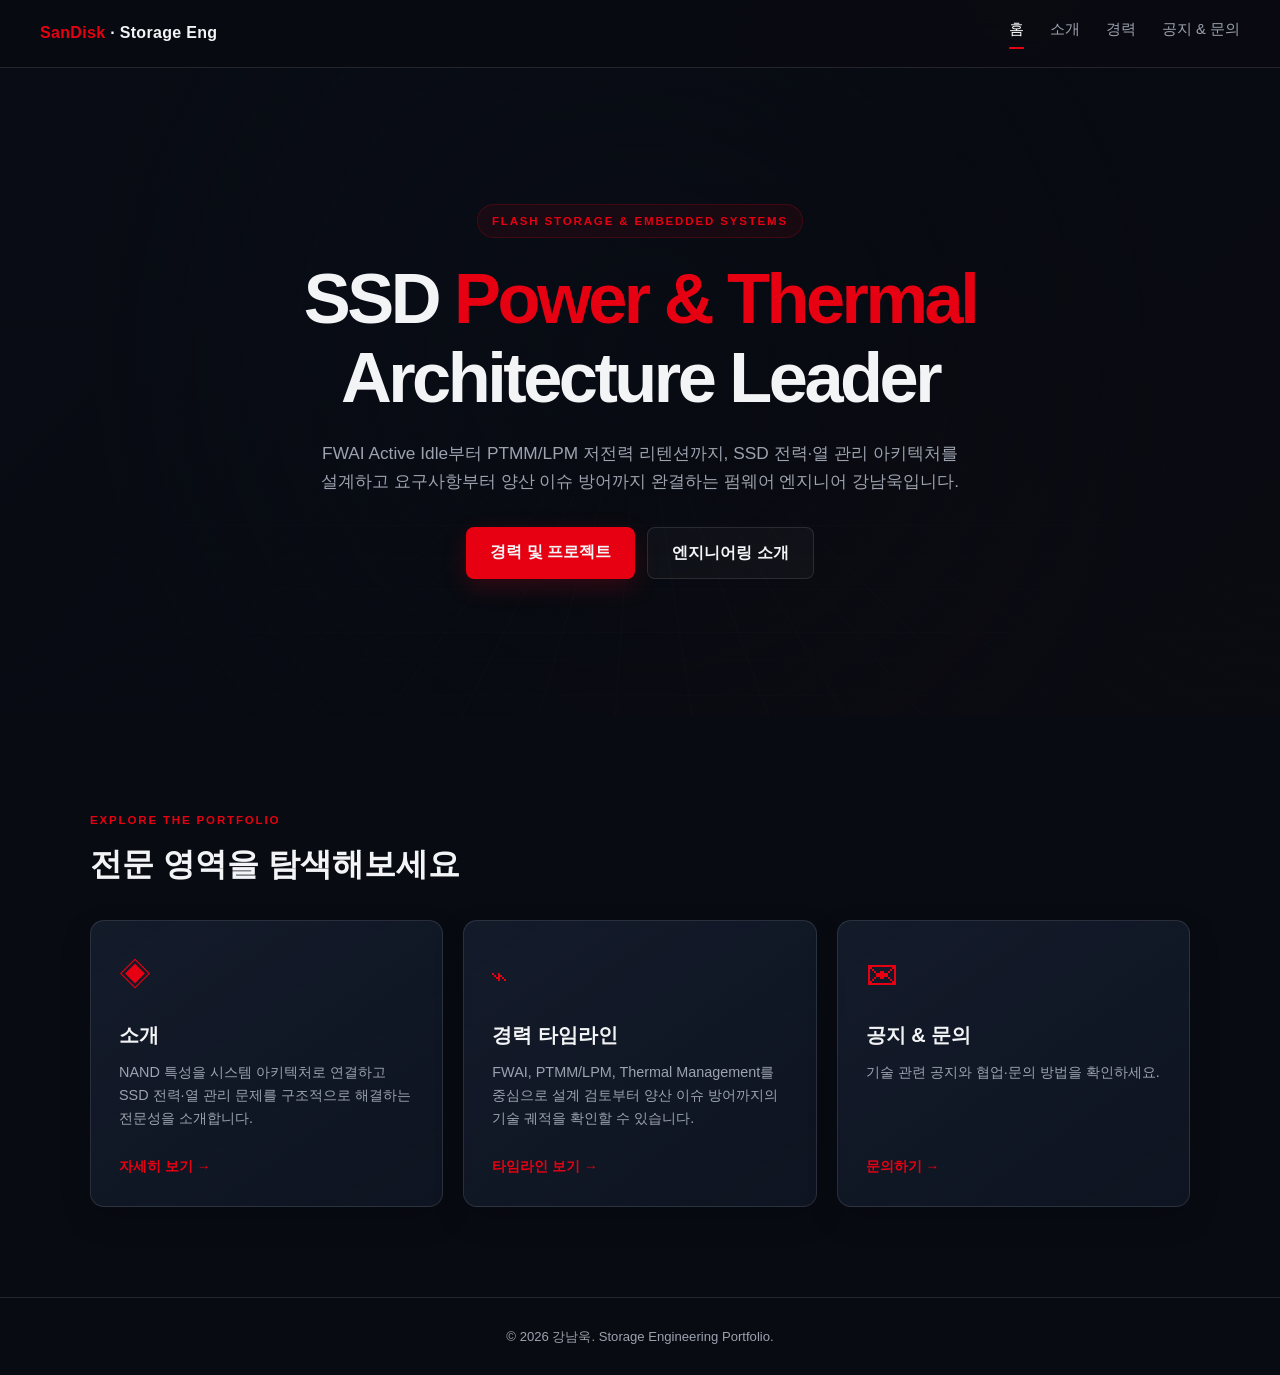
==== commit 9d77ba60: "Update about and index pages with new content and layout adjustments" ====
--- a/index.html
+++ b/index.html
@@ -25,8 +25,8 @@
       <div class="hero-overlay"></div>
       <div class="hero-content">
         <span class="badge-tag">FLASH STORAGE &amp; EMBEDDED SYSTEMS</span>
-        <h1>15+ Years <span class="brand-accent">Storage Systems</span><br />Engineering</h1>
-        <p>3D NAND의 물리적 특성을 시스템 레벨에서 최적화하고, Host-SSD 인터페이스부터 양산까지 연결하는 스토리지 엔지니어 강남욱입니다.</p>
+        <h1>SSD <span class="brand-accent">Power &amp; Thermal</span><br />Architecture Leader</h1>
+        <p>FWAI Active Idle부터 PTMM/LPM 저전력 리텐션까지, SSD 전력·열 관리 아키텍처를 설계하고 요구사항부터 양산 이슈 방어까지 완결하는 펌웨어 엔지니어 강남욱입니다.</p>
         <div class="hero-buttons">
           <a href="career.html" class="btn btn-primary">경력 및 프로젝트</a>
           <a href="about.html" class="btn btn-secondary">엔지니어링 소개</a>
@@ -42,13 +42,13 @@
           <a href="about.html" class="portal-card">
             <span class="card-icon">◈</span>
             <h3>소개</h3>
-            <p>NAND-to-System Architecture, 인터페이스 규격, 양산 엔지니어링을 연결하는 전문성을 소개합니다.</p>
+            <p>NAND 특성을 시스템 아키텍처로 연결하고 SSD 전력·열 관리 문제를 구조적으로 해결하는 전문성을 소개합니다.</p>
             <span class="link-arrow">자세히 보기 →</span>
           </a>
           <a href="career.html" class="portal-card">
             <span class="card-icon">⌁</span>
             <h3>경력 타임라인</h3>
-            <p>스토리지 아키텍처 검증부터 크로스펑셔널 협업과 제품화까지의 성과를 확인할 수 있습니다.</p>
+            <p>FWAI, PTMM/LPM, Thermal Management를 중심으로 설계 검토부터 양산 이슈 방어까지의 기술 궤적을 확인할 수 있습니다.</p>
             <span class="link-arrow">타임라인 보기 →</span>
           </a>
           <a href="board.html" class="portal-card">
--- a/css/style.css
+++ b/css/style.css
@@ -19,7 +19,8 @@
 .page-container{padding:80px 20px}.page-heading{margin-bottom:50px}.page-heading h1{margin-top:10px;font-size:clamp(2.1rem,5vw,3.6rem);line-height:1.15;letter-spacing:-.05em}.page-heading p{margin-top:16px;color:var(--muted)}
 .about-panel{max-width:800px;padding:32px;font-size:1rem;color:var(--muted)}.about-panel .lead{margin-bottom:18px;color:#fff;font-size:1.2rem}.skill-section{margin-top:60px}.skill-grid{display:grid;grid-template-columns:repeat(4,1fr);gap:16px;margin-top:20px}.skill-grid>div{padding:22px}.skill-grid strong,.skill-grid span{display:block}.skill-grid strong{margin-bottom:7px;color:#fff}.skill-grid span{color:var(--muted);font-size:.85rem}
 .career-page{max-width:1060px;margin:0 auto;padding:80px 20px}.career-heading{margin-bottom:55px}.timeline{position:relative;margin-left:150px;padding-left:38px;border-left:1px solid rgba(255,255,255,.16)}.timeline-item{position:relative;margin-bottom:38px}.timeline-item:last-child{margin-bottom:0}.timeline-year{position:absolute;top:6px;right:calc(100% + 58px);color:#d1d5db;font-size:1.4rem;font-weight:800;letter-spacing:-.04em;white-space:nowrap}.timeline-dot{position:absolute;top:10px;left:-45px;width:13px;height:13px;border:2px solid #8b93a5;border-radius:50%;background:var(--bg);transition:all .25s}.timeline-item:hover .timeline-dot{border-color:var(--red);background:var(--red);box-shadow:0 0 0 6px var(--red-soft)}.timeline-dot--pulse{border-color:var(--red);animation:pulse 2.2s ease-out infinite}@keyframes pulse{0%{box-shadow:0 0 0 0 rgba(230,0,18,.55)}70%{box-shadow:0 0 0 12px rgba(230,0,18,0)}100%{box-shadow:0 0 0 0 rgba(230,0,18,0)}}
-.timeline-card{position:relative;overflow:hidden;padding:26px 28px;border:1px solid #e5e7eb;border-radius:14px;background:linear-gradient(145deg,#151d2d,#101622);box-shadow:0 8px 24px rgba(0,0,0,.2);transition:transform .25s,box-shadow .25s,border-color .25s}.timeline-card:hover{transform:translateY(-4px);border-color:var(--red);box-shadow:0 18px 34px rgba(230,0,18,.12)}.timeline-card:before{position:absolute;inset:0 auto 0 0;width:3px;content:"";background:var(--red)}.company-lg .timeline-card:before{background:#c02670}.card-header{display:flex;align-items:flex-start;justify-content:space-between;gap:16px}.company-heading{display:flex;align-items:center;gap:12px}.company-logo{display:flex;height:42px;align-items:center;justify-content:center;margin-right:4px;border:1px solid rgba(255,255,255,.1);border-radius:8px;background:#1e293b;box-shadow:0 1px 3px rgba(0,0,0,.2)}.company-logo.logo-symbol{width:42px;padding:0}.company-logo.logo-symbol img{width:28px;height:28px;object-fit:contain}.company-logo.logo-sandisk{width:86px;padding:0 6px}.company-logo.logo-sandisk img{width:100%;height:20px;object-fit:contain;border-radius:0}.company-logo.logo-wordmark{width:84px;padding:0 8px}.company-logo.logo-wordmark img{width:100%;height:18px;object-fit:contain}.timeline-card h2{font-size:1.15rem}.timeline-card .company-heading span,.timeline-card time{color:var(--muted);font-size:.84rem}.timeline-card time{white-space:nowrap}.hero-metrics{display:grid;grid-template-columns:repeat(2,1fr);gap:10px;margin:20px 0}.metric{padding:12px 14px;border:1px solid rgba(255,255,255,.06);border-radius:9px;background:rgba(255,255,255,.035)}.metric strong,.metric span{display:block}.metric strong{color:var(--red);font-size:1.15rem}.company-lg .metric strong{color:#e05a9b}.metric span{color:var(--muted);font-size:.72rem}.timeline-card p{margin-bottom:14px;color:#d1d5db}.timeline-card ul{padding-left:18px;color:var(--muted);font-size:.9rem;list-style:disc}.timeline-card li{margin-bottom:5px}.timeline-card strong{color:#fff}.career-story{margin-top:4px}.summary-highlight{margin:16px 0;padding:10px 14px;border-left:3px solid #38bdf8;border-radius:0 8px 8px 0;background:rgba(56,189,248,.08);color:#7dd3fc!important;font-size:.95rem;line-height:1.6;font-weight:500}.achievement-list li{margin-bottom:8px;font-size:.92rem;line-height:1.6}.achievement-list strong{color:#f1f5f9}.tech-stack{display:flex;flex-wrap:wrap;gap:8px;margin-top:18px}.tech-stack span{padding:5px 11px;border:1px solid rgba(255,255,255,.12);border-radius:999px;background:rgba(255,255,255,.04);color:#cbd5e1;font-size:.76rem}
+.timeline-card{position:relative;overflow:hidden;padding:26px 28px;border:1px solid #e5e7eb;border-radius:14px;background:linear-gradient(145deg,#151d2d,#101622);box-shadow:0 8px 24px rgba(0,0,0,.2);transition:transform .25s,box-shadow .25s,border-color .25s}.timeline-card:hover{transform:translateY(-4px);border-color:var(--red);box-shadow:0 18px 34px rgba(230,0,18,.12)}.timeline-card:before{position:absolute;inset:0 auto 0 0;width:3px;content:"";background:var(--red)}.company-lg .timeline-card:before{background:#c02670}.card-header{display:flex;align-items:flex-start;justify-content:space-between;gap:16px}.company-heading{display:flex;align-items:center;gap:12px}.company-logo{display:flex;height:42px;align-items:center;justify-content:center;margin-right:4px;border:1px solid rgba(255,255,255,.1);border-radius:8px;background:#1e293b;box-shadow:0 1px 3px rgba(0,0,0,.2)}.company-logo.logo-symbol{width:42px;padding:0}.company-logo.logo-symbol img{width:28px;height:28px;object-fit:contain}.company-logo.logo-sandisk{width:86px;padding:0 6px}.company-logo.logo-sandisk img{width:100%;height:20px;object-fit:contain;border-radius:0}.company-logo.logo-wordmark{width:84px;padding:0 8px}.company-logo.logo-wordmark img{width:100%;height:18px;object-fit:contain}.timeline-card h2{font-size:1.15rem}.timeline-card .company-heading span,.timeline-card time{color:var(--muted);font-size:.84rem}.timeline-card time{white-space:nowrap}.hero-metrics{display:grid;grid-template-columns:repeat(2,1fr);gap:10px;margin:20px 0}.metric{padding:12px 14px;border:1px solid rgba(255,255,255,.06);border-radius:9px;background:rgba(255,255,255,.035)}.metric strong,.metric span{display:block}.metric strong{color:var(--red);font-size:1.15rem}.company-lg .metric strong{color:#e05a9b}.metric span{color:var(--muted);font-size:.72rem}.timeline-card p{margin-bottom:14px;color:#d1d5db}.timeline-card ul{padding-left:18px;color:var(--muted);font-size:.9rem;list-style:disc}.timeline-card li{margin-bottom:5px}.timeline-card strong{color:#fff}.executive-summary{margin:20px 0 16px;padding:14px 16px;border-left:3px solid #38bdf8;border-radius:0 8px 8px 0;background:rgba(56,189,248,.08);color:#bae6fd!important;font-size:1rem;line-height:1.65;font-weight:600}.project-history-list{display:grid;gap:12px;margin-top:22px}.project-subcard{padding:16px 18px;border:1px solid rgba(255,255,255,.1);border-left:3px solid rgba(59,130,246,.8);border-radius:10px;background:rgba(255,255,255,.025)}.project-subcard.thermal-project{border-left-color:rgba(239,68,68,.85)}.project-title{display:flex;align-items:center;justify-content:space-between;gap:12px}.project-title h3{font-size:1rem}.project-title h3 span{margin-left:6px;color:var(--muted);font-size:.78rem;font-weight:500}.project-title time{padding:4px 8px;border:1px solid rgba(255,255,255,.12);border-radius:999px;color:#cbd5e1;font-size:.72rem;white-space:nowrap}.project-subcard p{margin:8px 0;color:#b7c0cf;font-size:.86rem;line-height:1.6}.project-tags{display:flex;flex-wrap:wrap;gap:6px}.project-tags span{padding:4px 9px;border-radius:999px;background:rgba(59,130,246,.15);color:#93c5fd;font-size:.7rem}.thermal-project .project-tags span{background:rgba(239,68,68,.15);color:#fca5a5}.career-story{margin-top:4px}.summary-highlight{margin:16px 0;padding:10px 14px;border-left:3px solid #38bdf8;border-radius:0 8px 8px 0;background:rgba(56,189,248,.08);color:#7dd3fc!important;font-size:.95rem;line-height:1.6;font-weight:500}.achievement-list li{margin-bottom:8px;font-size:.92rem;line-height:1.6}.achievement-list strong{color:#f1f5f9}.tech-stack{display:flex;flex-wrap:wrap;gap:8px;margin-top:18px}.tech-stack span{padding:5px 11px;border:1px solid rgba(255,255,255,.12);border-radius:999px;background:rgba(255,255,255,.04);color:#cbd5e1;font-size:.76rem}
+.education-history{margin:76px 0 10px;padding-top:42px;border-top:1px solid var(--line)}.section-heading{margin-bottom:24px}.section-heading h2{margin-top:6px;font-size:1.7rem}.education-timeline{display:grid;gap:12px;max-width:760px}.education-item{display:grid;grid-template-columns:110px 1fr;gap:20px;padding:18px 20px;border:1px solid rgba(255,255,255,.1);border-radius:10px;background:rgba(255,255,255,.025)}.education-item time{color:var(--red);font-size:.9rem;font-weight:800}.education-item h3{font-size:1rem}.education-item p{margin-top:5px;color:var(--muted);font-size:.85rem}
 .board-layout{display:grid;grid-template-columns:1fr 1fr;gap:24px}.board-layout h2{margin-bottom:20px}.notice-item,.contact-panel{padding:24px;margin-bottom:14px}.notice-item>span{color:var(--red);font-size:.75rem;font-weight:800}.notice-item h3{margin:6px 0;color:#fff;font-size:1rem}.notice-item p,.contact-panel p{color:var(--muted);font-size:.9rem}.contact-panel .btn{margin-top:22px}.form-note{margin-top:18px;font-size:.78rem!important}
 .site-footer{padding:28px 20px;border-top:1px solid var(--line);color:var(--muted);font-size:.82rem;text-align:center}
-@media(max-width:768px){.navbar{padding:16px 20px}.menu-toggle{display:block}.nav-links{position:absolute;top:100%;left:0;right:0;display:none;flex-direction:column;gap:0;padding:10px 20px;background:#080b12;border-bottom:1px solid var(--line)}.nav-links.open{display:flex}.nav-links a{padding:10px 0}.portal-grid,.skill-grid,.board-layout{grid-template-columns:1fr}.portal-card p{min-height:0}.page-container,.career-page{padding-top:55px}.timeline{margin-left:20px;padding-left:24px}.timeline-year{position:static;margin-bottom:6px;color:var(--red);font-size:1.1rem}.timeline-dot{left:-31px}.timeline-card{padding:22px 20px}.card-header{flex-direction:column;gap:8px}.hero-metrics{grid-template-columns:1fr}.hero-content h1{font-size:2.5rem}}
+@media(max-width:768px){.navbar{padding:16px 20px}.menu-toggle{display:block}.nav-links{position:absolute;top:100%;left:0;right:0;display:none;flex-direction:column;gap:0;padding:10px 20px;background:#080b12;border-bottom:1px solid var(--line)}.nav-links.open{display:flex}.nav-links a{padding:10px 0}.portal-grid,.skill-grid,.board-layout{grid-template-columns:1fr}.portal-card p{min-height:0}.page-container,.career-page{padding-top:55px}.timeline{margin-left:20px;padding-left:24px}.timeline-year{position:static;margin-bottom:6px;color:var(--red);font-size:1.1rem}.timeline-dot{left:-31px}.timeline-card{padding:22px 20px}.card-header{flex-direction:column;gap:8px}.hero-metrics{grid-template-columns:1fr}.project-title{align-items:flex-start;flex-direction:column;gap:6px}.project-title h3 span{display:block;margin:4px 0 0}.education-history{margin-top:55px;padding-top:32px}.education-item{grid-template-columns:1fr;gap:5px;padding:16px}.hero-content h1{font-size:2.5rem}}
